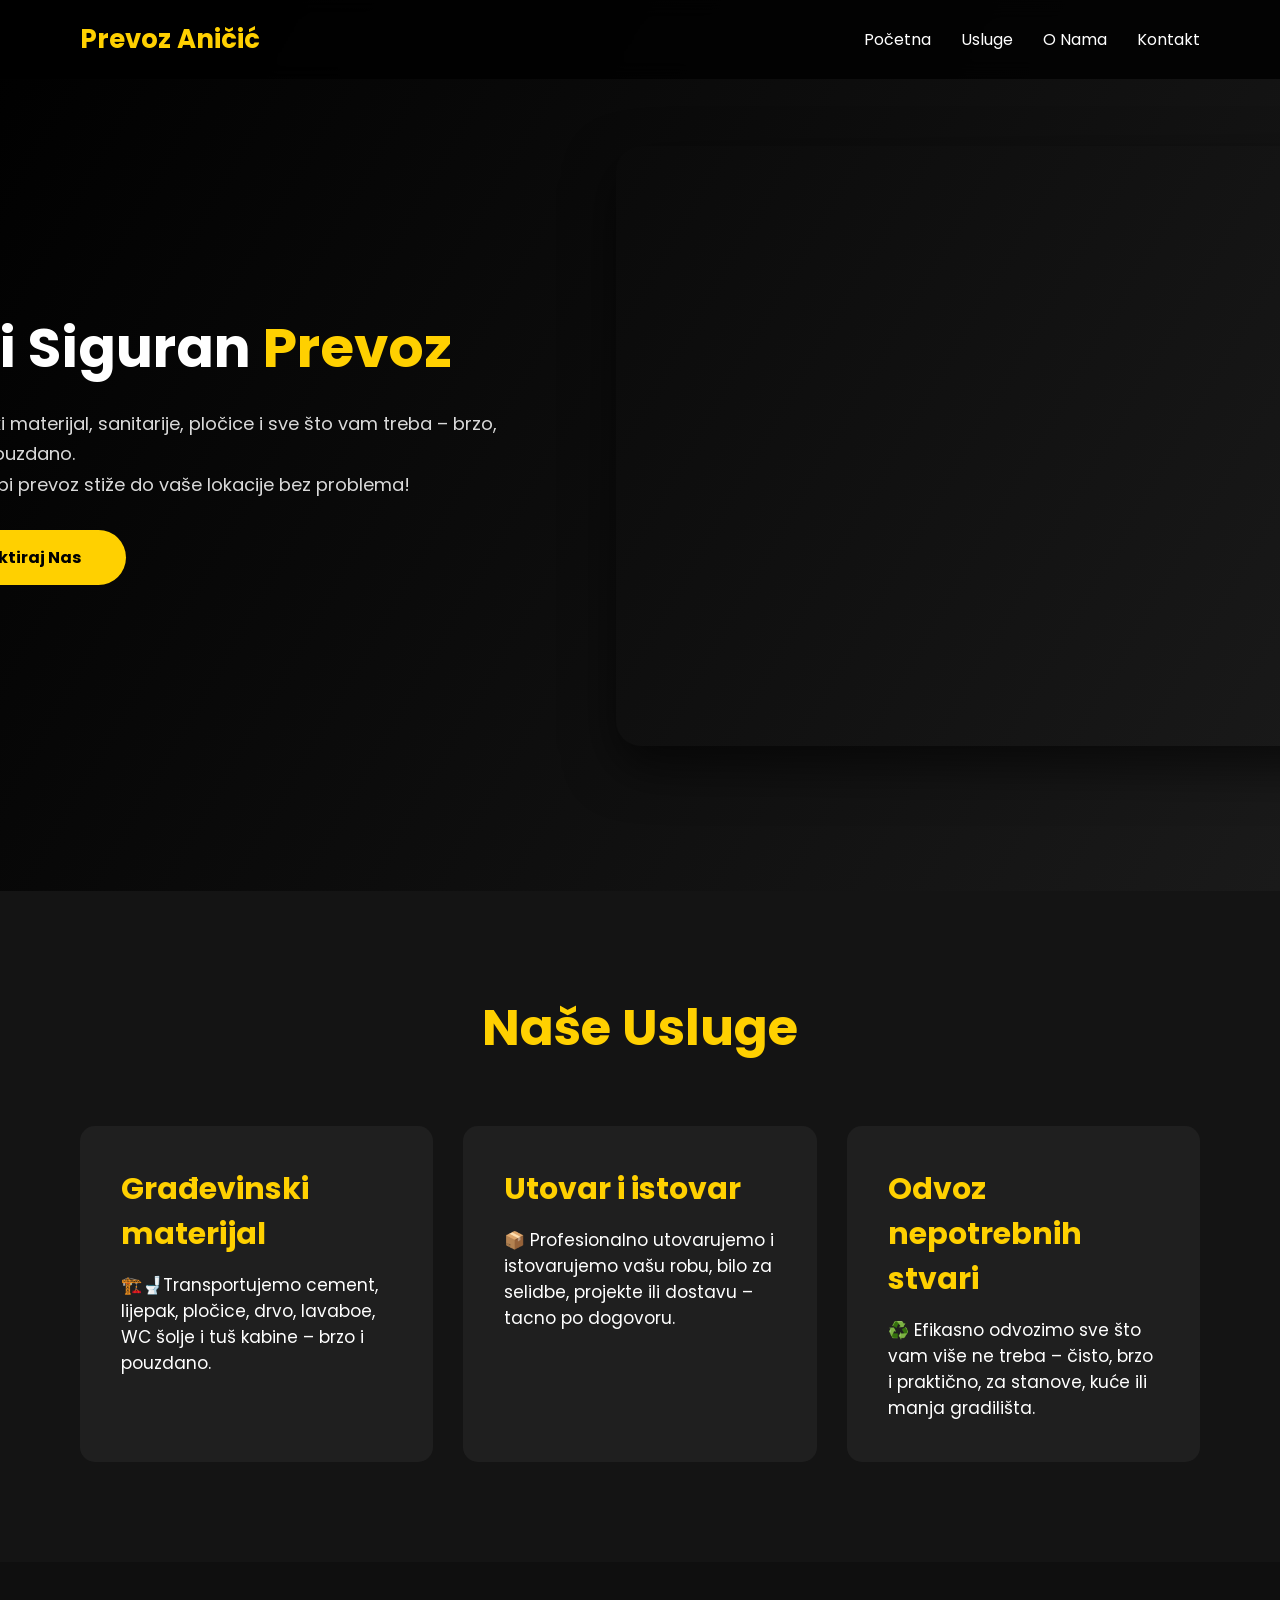
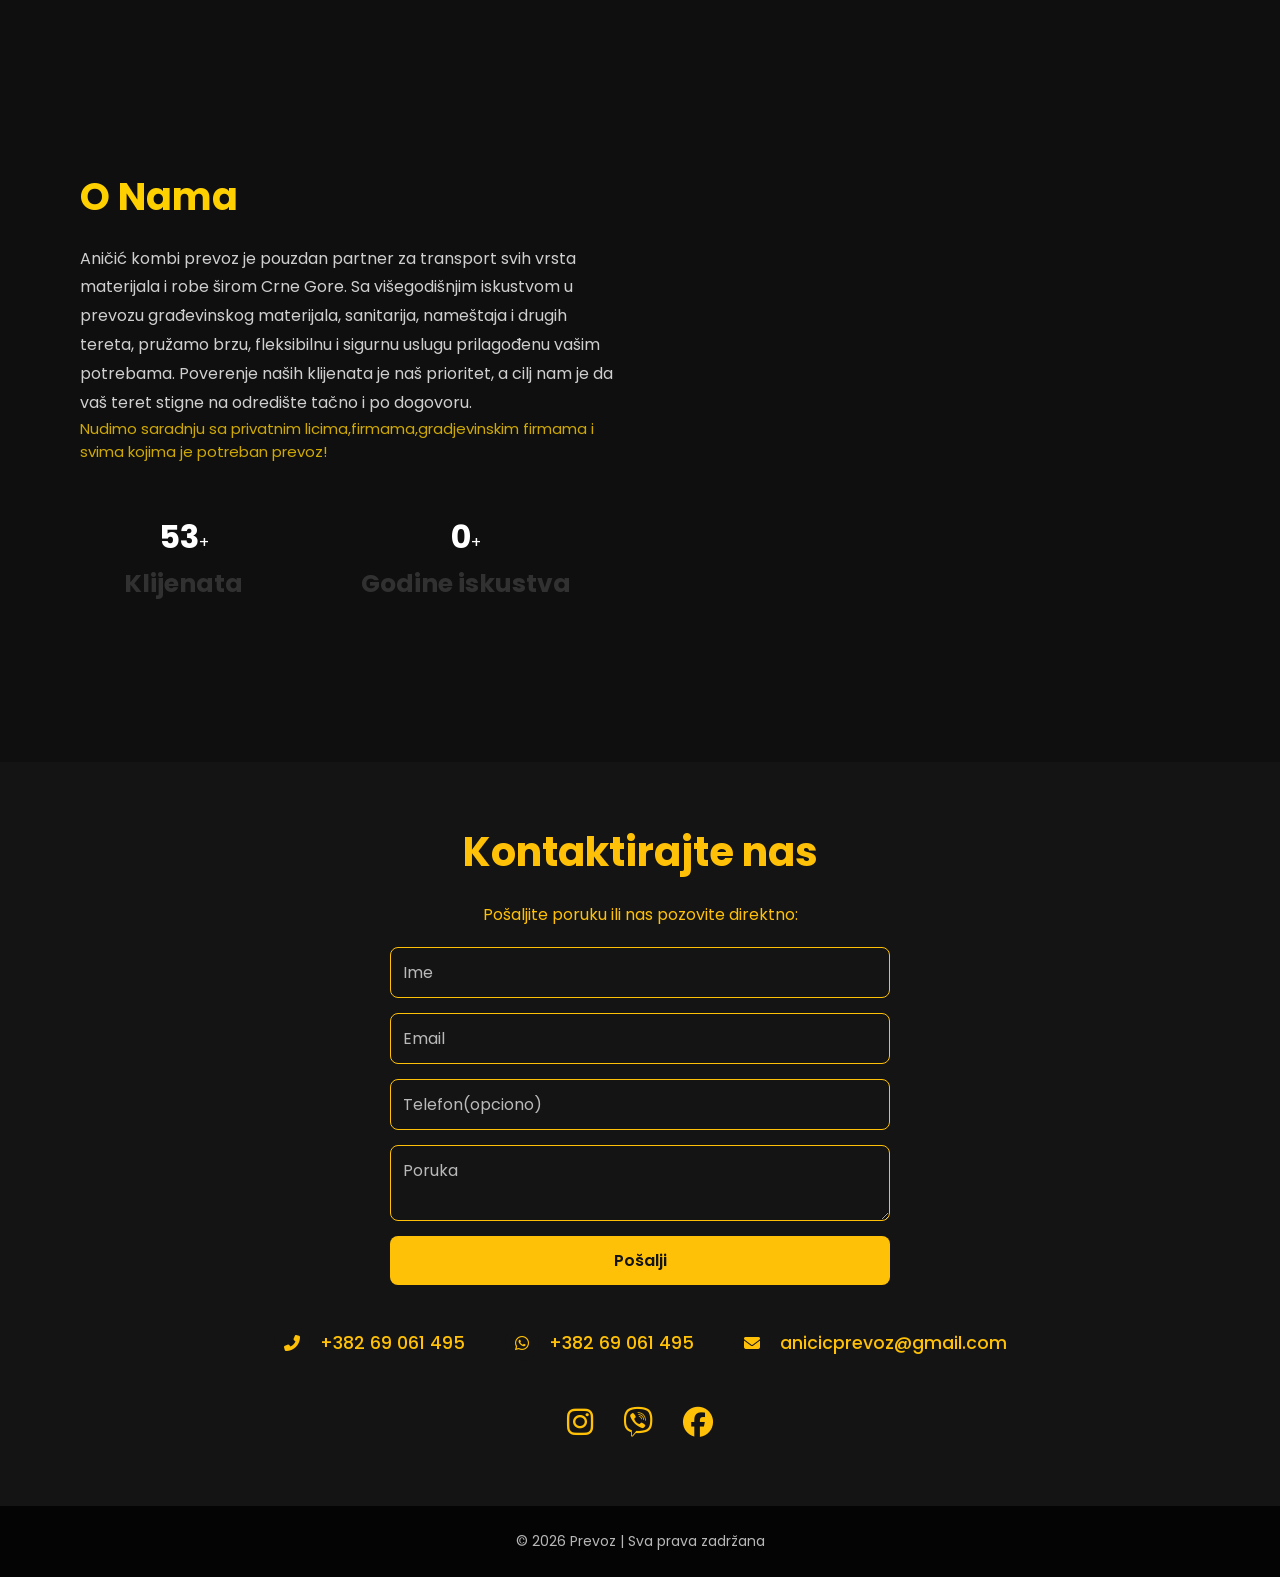
==== index.html @ 76370a4d "Fix HTML formatting and structure" ====
<!DOCTYPE html>
<html lang="sr">
<head>
  <meta charset="UTF-8">
  <meta name="viewport" content="width=device-width, initial-scale=1.0">
  <title>Prevoz | Profesionalna Usluga</title>

<link rel="stylesheet" href="boljisajtkombi.css">

  <link rel="stylesheet" href="https://cdnjs.cloudflare.com/ajax/libs/font-awesome/6.4.0/css/all.min.css"/>
  <link href="https://fonts.googleapis.com/css2?family=Poppins:wght@300;400;600;700&display=swap" rel="stylesheet">

  <meta name="google-site-verification" content="PkwJ_e1yOHtAFBykHkL2kxtMbCddt_Rvdjvp68oWKgU" />
</head>
<script src="boljisajtkombi.js"></script>
<body>

  <!-- NAV -->

  <nav>

  <h1>Prevoz Aničić</h1>

  <!-- HAMBURGER -->
  <div class="hamburger">
    <span></span>
    <span></span>
    <span></span>
  </div>

  <ul class="nav-links">
    <li onclick="scrollToSection('hero')">Početna</li>
    <li onclick="scrollToSection('services')">Usluge</li>
    <li onclick="scrollToSection('about')">O Nama</li>
    <li onclick="scrollToSection('contact')">Kontakt</li>
  </ul>

</nav>


  <!-- HERO -->

  <section class="hero" id="hero">
  <div class="hero-container">

    <div class="hero-content">
      <h2>Brz i Siguran <span>Prevoz</span></h2>

      <p>
        Građevinski materijal, sanitarije, pločice i sve što vam treba – brzo, sigurno i pouzdano.
        <br>
        Aničić kombi prevoz stiže do vaše lokacije bez problema!
      </p>

      <button class="btn" onclick="scrollToSection('contact')">
        Kontaktiraj Nas
      </button>
    </div>

    <div class="kombislika"></div>

  </div>
</section>


  <!-- SERVICES -->

  <section class="services" id="services">

    <div class="title">
      <h3>Naše Usluge</h3>
    </div>

    <div class="cards">

      <div class="card">
        <h4>Građevinski materijal</h4>
        <p>🏗️🚽Transportujemo cement, lijepak, pločice, drvo, lavaboe, WC šolje i tuš kabine – brzo i pouzdano.</p>
      </div>

      <div class="card">
        <h4>Utovar i istovar</h4>
        <p>📦 Profesionalno utovarujemo i istovarujemo vašu robu, bilo za selidbe, projekte ili dostavu – tacno po dogovoru.</p>
      </div>

      <div class="card">
        <h4>Odvoz nepotrebnih stvari</h4>
        <p>♻️ Efikasno odvozimo sve što vam više ne treba – čisto, brzo i praktično, za stanove, kuće ili manja gradilišta.</p>
      </div>

    </div>

  </section>

  <!-- ABOUT -->

  <section class="about" id="about">

    <div class="about-text">
      <h3 class="h3">O Nama</h3>

      <p>
        Aničić kombi prevoz je pouzdan partner za transport svih vrsta materijala i robe širom Crne Gore.
        Sa višegodišnjim iskustvom u prevozu građevinskog materijala, sanitarija, nameštaja i drugih tereta, pružamo brzu, fleksibilnu i sigurnu uslugu prilagođenu vašim potrebama.
        Poverenje naših klijenata je naš prioritet, a cilj nam je da vaš teret stigne na odredište tačno i po dogovoru.
        <br>
      <div class="saradnja">
        Nudimo saradnju sa privatnim licima,firmama,gradjevinskim firmama i svima kojima je potreban prevoz!
      </div>

      </p>
    

  <div class="stats">
     <div class="stat">
        <span class="count" data-target="300">0</span>+
        <br>
        <p class="count-text1">Klijenata</p>
      </div>

      <div class="stat">
        <span class="count" data-target="4">0</span>+
        <br>
        <p class="count-text">Godine iskustva</p>
      </div>
  </div>

    </div>

    <div class="about-img"></div>

  </section>

  <!-- CONTACT -->


<section id="contact" style="--yellow: #FFC107;">
  <div class="container">
    <h2 class="h2">Kontaktirajte nas</h2>
    <p>Pošaljite poruku ili nas pozovite direktno:</p>

    <form id="contactForm">

  <input type="text" name="name" placeholder="Ime" required>
  <input type="email" name="email" placeholder="Email" required>
  <input type="tel" name="phone" placeholder="Telefon(opciono)">

  <textarea name="message" placeholder="Poruka" required></textarea>

  <button type="submit" class="btn-contact">Pošalji</button>

</form>

<p id="formMessage"></p>

<script src="contact.js"></script>

  
  <div class="contact-block" style="--yellow: #FFC107;">
  
  <div class="contact-item">
    <i class="fas fa-phone-alt"></i>
    <span>+382 69 061 495</span>
  </div>

  <div class="contact-item">
    <i class="fab fa-whatsapp"></i>
    <span>+382 69 061 495</span>
  </div>

  <div class="contact-item">
    <i class="fas fa-envelope"></i>
    <span>anicicprevoz@gmail.com</span>
  </div>
</div>

<div class="social-icons">

    <!-- Instagram -->
    <a href="https://instagram.com/veskoanicic" target="_blank" class="instagram">
      <i class="fa-brands fa-instagram"></i>
    </a>

    <!-- Viber -->
    <a href="viber://chat?number=+38269061495" class="viber">
      <i class="fa-brands fa-viber"></i>
    </a>

    <!-- facebook -->
    <a href="https://facebook.com/veskoanicic" target="_blank" class="facebook">
  <i class="fa-brands fa-facebook"></i>
    </a>


  </div>




  </div>
</section>


  <!-- FOOTER -->

  <footer>
    © 2026 Prevoz | Sva prava zadržana
  </footer>


</body>
</html>
---- boljisajtkombi.css ----
/* GLOBAL */
* {
  margin: 0;
  padding: 0;
  box-sizing: border-box;
  font-family: "Poppins", sans-serif;
}

body {
  background: #0f0f0f;
  color: white;
  overflow-x: hidden;
  margin-top: 10px;
}

:root {
  --yellow: #ffd000;
  --dark: #0f0f0f;
}


/* NAVBAR */
nav {
  width: 100%;
  padding: 20px 80px;
  display: flex;
  justify-content: space-between;
  align-items: center;
  position: fixed;
  top: 0;
  background: rgba(0,0,0,0.8);
  backdrop-filter: blur(10px);
  z-index: 1000;
}

nav h1 {
  color: var(--yellow);
  font-size: 26px;
  font-weight: 700;
}

nav ul {
  display: flex;
  gap: 30px;
  list-style: none;
}

nav ul li {
  cursor: pointer;
  transition: 0.3s;
}

nav ul li:hover {
  color: var(--yellow);
}

/* RESET */
body {
  margin: 0;
  padding: 0;
}

/* HERO */
.hero {
  min-height: 99vh;
  width: 100%;
  background: linear-gradient(120deg, #000000, #1a1a1a);

  display: flex;
  justify-content: center;
  align-items: center;
}

/* CONTAINER */
.hero-container {
  width: 100%;
  max-width: 1300px;
  padding: 0 20px;

  display: flex;
  align-items: center;
  justify-content: space-between;
}

/* LEFT */
.hero-content {
  width: 50%;
  max-width: 600px;
  font-size: 30px;
  margin-left: -120px;
}

/* TEXT */
.hero h2 {
  font-size: 55px;
  margin-bottom: 20px;
}

.hero span {
  color: var(--yellow);
}

.hero p {
  opacity: 0.85;
  line-height: 1.7;
  margin-bottom: 30px;
  font-size: 18px;
}

/* BUTTON */
.btn {
  padding: 15px 45px;
  background: var(--yellow);
  border: none;
  border-radius: 50px;
  font-weight: bold;
  font-size: 16px;
  cursor: pointer;
  transition: 0.3s;
}

.btn:hover {
  background: white;
  color: black;
}

/* RIGHT IMAGE */
.kombislika {
  width: 60%;
  height: 600px;

  background-image: url("https://i.postimg.cc/cJ3x8gTc/kombi-slika-uredjena.jpg");
  background-size: cover;
  background-position: center;
  background-repeat: no-repeat;

  border-radius: 25px;
  box-shadow: 0 20px 50px rgba(0,0,0,0.6);
  margin-right: -100px;
}


/* SERVICES */
.services {
  padding: 100px 80px;
  background: #141414;
  min-height: 65vh;
}

.title {
  text-align: center;
  margin-bottom: 60px;
}

.title h3 {
  font-size: 50px;
  font-weight: bold;
  color: var(--yellow);
}

.cards {
  display: grid;
  grid-template-columns: repeat(auto-fit, minmax(250px, 1fr));
  gap: 30px;
}

.card {
  background: #1f1f1f;
  padding: 40px;
  border-radius: 15px;
  transition: 0.3s;
  border: 1px solid transparent;
  font-size: 17px;
}

.card:hover {
  transform: translateY(-10px);
  border: 1px solid var(--yellow);
}

.card h4 {
  font-size: 30px;
  font-weight: bold;
  margin-bottom: 15px;
  color: var(--yellow);
}

/* ABOUT */
.about {
  padding: 100px 80px;
  display: flex;
  gap: 50px;
  align-items: center;
  background: #0f0f0f;
  min-height: 80vh;
}

.about-text {
  flex: 1;
  margin-top: 50px;
}

.about-text h3 {
  font-size: 38px;
  margin-bottom: 20px;
  color: var(--yellow);
}

.about-text p {
  line-height: 1.8;
  opacity: 0.8;
}

.about-img {
  flex: 1;
  max-width: 100%;
  height: 600px;
  border-radius: 20px;
  background-image: url('https://i.postimg.cc/cJ3x8gTc/kombi-slika-uredjena.jpg');
  background-repeat: no-repeat;
  background-size: cover;
  background-position: center;
}

.stats {
  display: flex;                  
  justify-content: space-around;  
  align-items: center;            
  gap: 30px;                      
  margin-top: 50px;
  color: white;
}

.stat {
  text-align: center;             
}

.count {
  font-size: 2rem;                
  font-weight: bold;
}

.plus {
  font-size: 2rem;                /* isto kao broj */
  font-weight: bolder;
  vertical-align: middle;    
  line-height: 1;
}

.stat p {
  margin: 0;                      
  font-size: 25px;
  font-weight: bold;
  color: #3a3a3a;
}

.saradnja {
  font-size: 15px;
  color: var(--yellow);
  opacity: 0.8;
}

/* CONTACT */
#contact {
  padding: 60px 20px;
  text-align: center;
  background-color: #141414;
  color: var(--yellow);
}

#contact h2 {
  font-size: 2.5rem;
  margin-bottom: 20px;
}

#contact p {
  margin-bottom: 20px;
}

#contactForm {
  max-width: 500px;
  margin: 0 auto;
  display: flex;
  flex-direction: column;
  gap: 15px;
}

#contactForm input,
#contactForm textarea {
  padding: 12px;
  font-size: 1rem;
  border: 1px solid var(--yellow);
  border-radius: 8px;
  background-color: #141414;
  color: white;
  width: 100%;
  box-sizing: border-box;
}

#contactForm input::placeholder,
#contactForm textarea::placeholder {
  color: white;
  opacity: 0.7;
}

#contactForm button {
  padding: 12px;
  font-size: 1rem;
  background-color: var(--yellow);
  color: #141414;
  border: none;
  border-radius: 8px;
  cursor: pointer;
  transition: background 0.3s, color 0.3s;
  font-weight: 550;
}

#contactForm button:hover {
  background-color: #e6b800;
  color: #141414;
}

#formMessage {
  margin-top: 15px;
  font-weight: bold;
  color: white;
}

.contact-block {
  display: flex;
  justify-content: center;
  gap: 40px;
  flex-wrap: wrap;
  margin: 40px 0;
}

.contact-item {
  display: flex;
  align-items: center;
  gap: 10px;
  font-size: 1.1rem;
  color: var(--yellow);
  font-weight: 500;
  transition: transform 0.4s;
}

.contact-item:hover {
  transform: translateY(-5px);
}

.contact-item i {
  background-color: #141414;
  color: var(--yellow);
  padding: 10px;
  border-radius: 50%;
  font-size: 1rem;
}

/* SOCIAL ICONS */
.social-icons {
  display: flex;
  gap: 30px;
  font-size: 30px;
  justify-content: center;
}

.social-icons a {
  color: var(--yellow);
  text-decoration: none;
  transition: 0.5s;
}

.social-icons a:hover {
  transform: scale(1.3);
}

.instagram:hover {
  color: #E1306C;
}

.viber:hover {
  color: #7360F2;
}

.facebook:hover {
  color: #1877F2;
}

/* FOOTER */
footer {
  background: black;
  text-align: center;
  padding: 25px;
  font-size: 14px;
  opacity: 0.7;
}

/* ANIMATIONS */
@keyframes fadeUp {
  from {
    opacity: 0;
    transform: translateY(40px);
  }
  to {
    opacity: 1;
    transform: translateY(0);
  }
}


/* RESPONSIVE FOR MOBILE */
@media (max-width: 900px) {

  /* ----------------- HERO ----------------- */
  .hero {
    flex-direction: column;
    padding: 20px 20px; /* fiksirao sam nedostajući px */
  }

  .hero-container {
    flex-direction: column;
    text-align: center;
  }

  .hero-content {
    min-width: 100%;
    text-align: center;
    justify-content: center;
    display: grid;
    margin-left: 10px;
    margin-top: 25px;
    font-size: 12px;
  }

  .hero h2 {
    font-size: 35px;
    display: grid;
    margin-top: 20px;
    width: 90%;
  }

  .btn {
    width: 75%;
    font-size: 15px;
    display: grid;
    margin-left: 35px;
  }

  .kombislika {
    width: 100%;
    height: 300px; /* visina smanjena za mobile */
    margin: 40px 0 0 0;
  }

  /* ----------------- SERVICES ----------------- */
  .services {
    padding: 80px 40px;
    min-width: 95%;
    display: grid;
    gap: 25px;
    height: fit-content;
  }

  .title h3 {
    display: grid;
    font-size: 35px;
    margin-top: auto;
    margin-bottom: auto;
  }

  .card h4 {
    font-size: 25px;
    font-weight: bold;
  }

  .card p {
    font-size: 15px;
  }

  .cards {
    grid-template-columns: 1fr; 
    display: grid;
    gap: 10px;
  }

  /* ----------------- ABOUT ----------------- */
  .about {
    flex-direction: column;
    padding: 10px 25px;
    height: 70vh;
  }

  .h3 {
    display: grid;
    margin-top: 15px;  
  }

  .stats {
    justify-content: space-evenly;
    gap: 10px;
  }

  .count-text1, .count-text {
    font-size: 15px;   
    color: #3a3a3a;
    font-weight: bold;
  }

  /* ----------------- CONTACT ----------------- */
  #contact {
    padding: 60px 30px;
  }

  .h2 {
    font-size: 40px;
  }

  .btn-contact {
    font-size: 25px;
    padding: 0 5px;
    font-weight: 550;
  }

  .contact-item {
    padding: 0 10px;
  }
}

/* HAMBURGER MENU */

.hamburger {
  display: none;
  flex-direction: column;
  gap: 6px;
  cursor: pointer;
  z-index: 1100;
}

.hamburger span {
  width: 28px;
  height: 3px;
  background: var(--yellow);
  border-radius: 5px;
  transition: 0.4s;
}

/* Mobile view */
@media (max-width: 900px) {

  .hamburger {
    display: flex;
  }

  nav {
    padding: 15px 50px;
  }

  .nav-links {
    position: fixed;
    top: 0;
    right: -100%;
    width: 70%;
    height: 100vh;
    min-height: 100dvh;
    background: rgba(0,0,0,0.95);
    backdrop-filter: blur(10px);

    flex-direction: column;
    justify-content: center;
    align-items: center;
    gap: 25px;

    transition: 0.5s;
  }

  .nav-links.active {
    right: 0;
  }

  .nav-links li {
    font-size: 20px;
  }

  /* Animate hamburger to X */
  .hamburger.active span:nth-child(1) {
    transform: rotate(45deg) translate(5px, 6px);
  }

  .hamburger.active span:nth-child(2) {
    opacity: 0;
  }

  .hamburger.active span:nth-child(3) {
    transform: rotate(-45deg) translate(6px, -6px);
  }
}
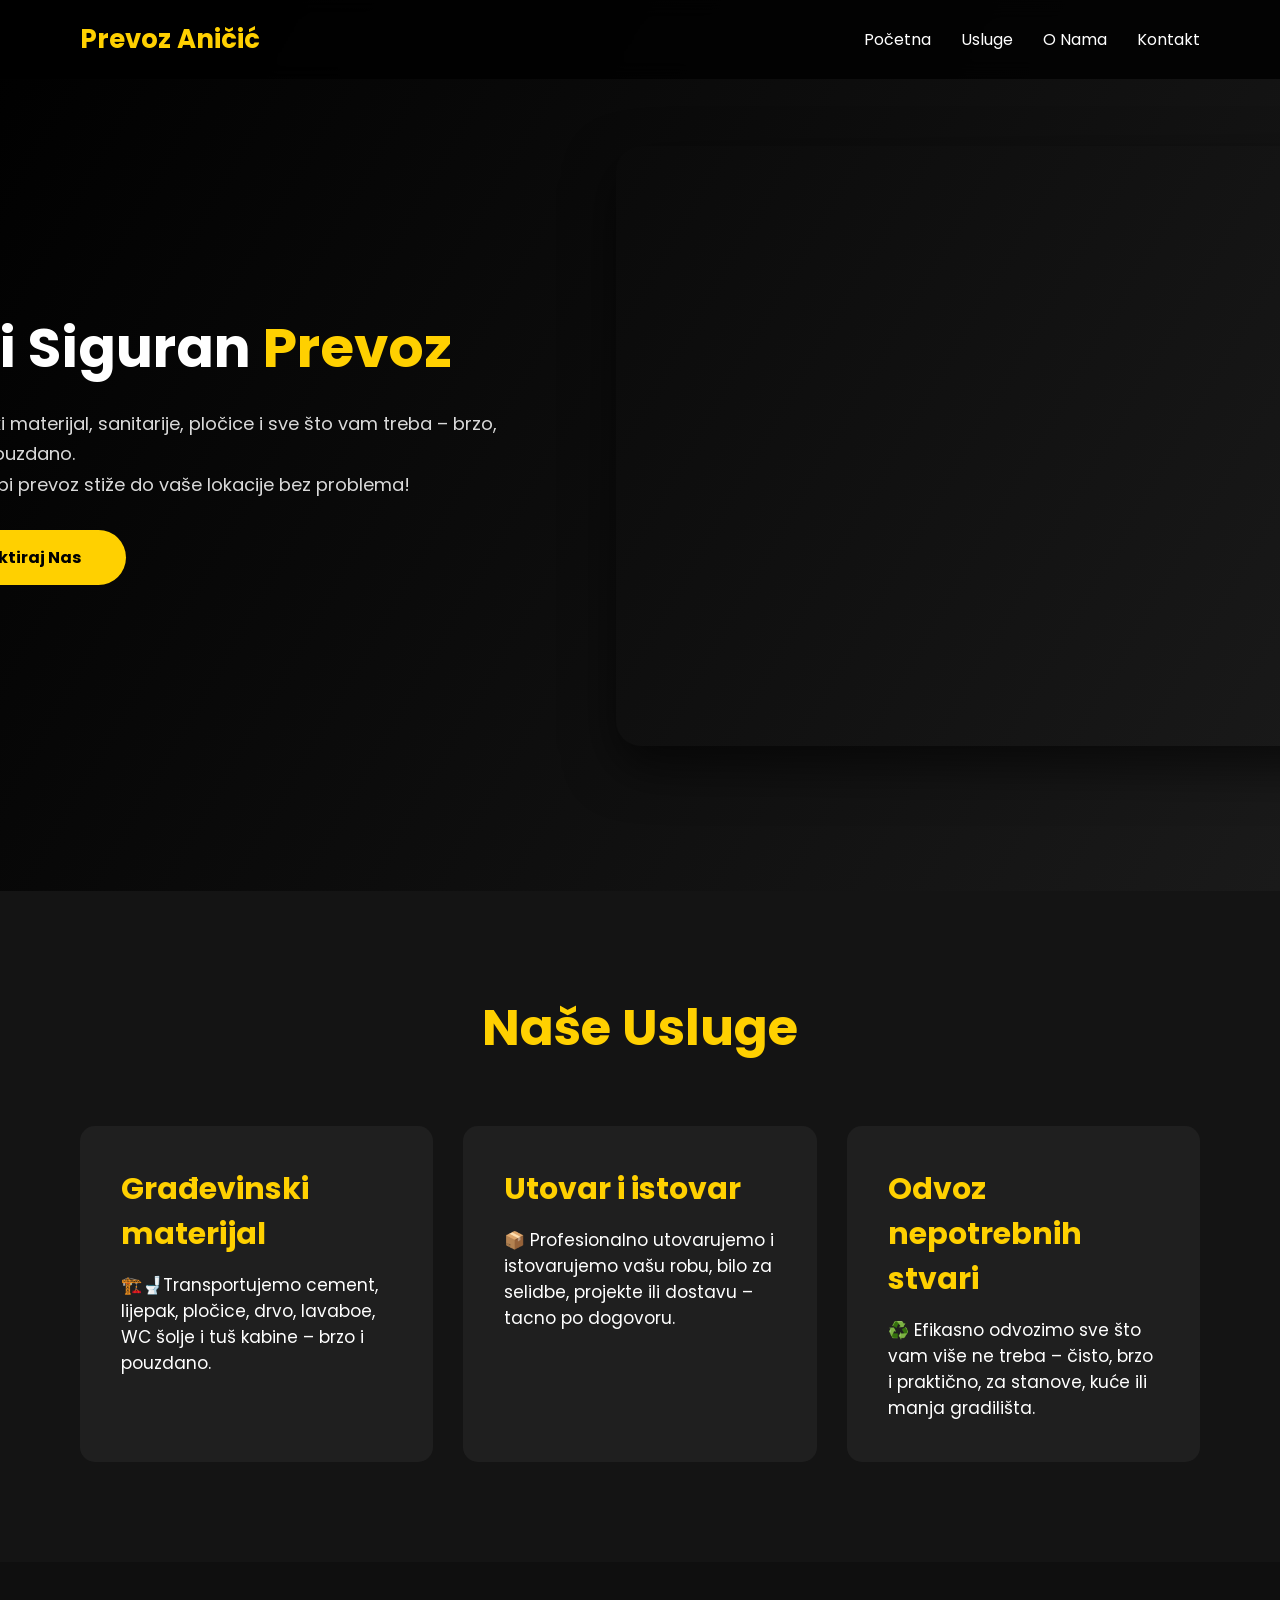
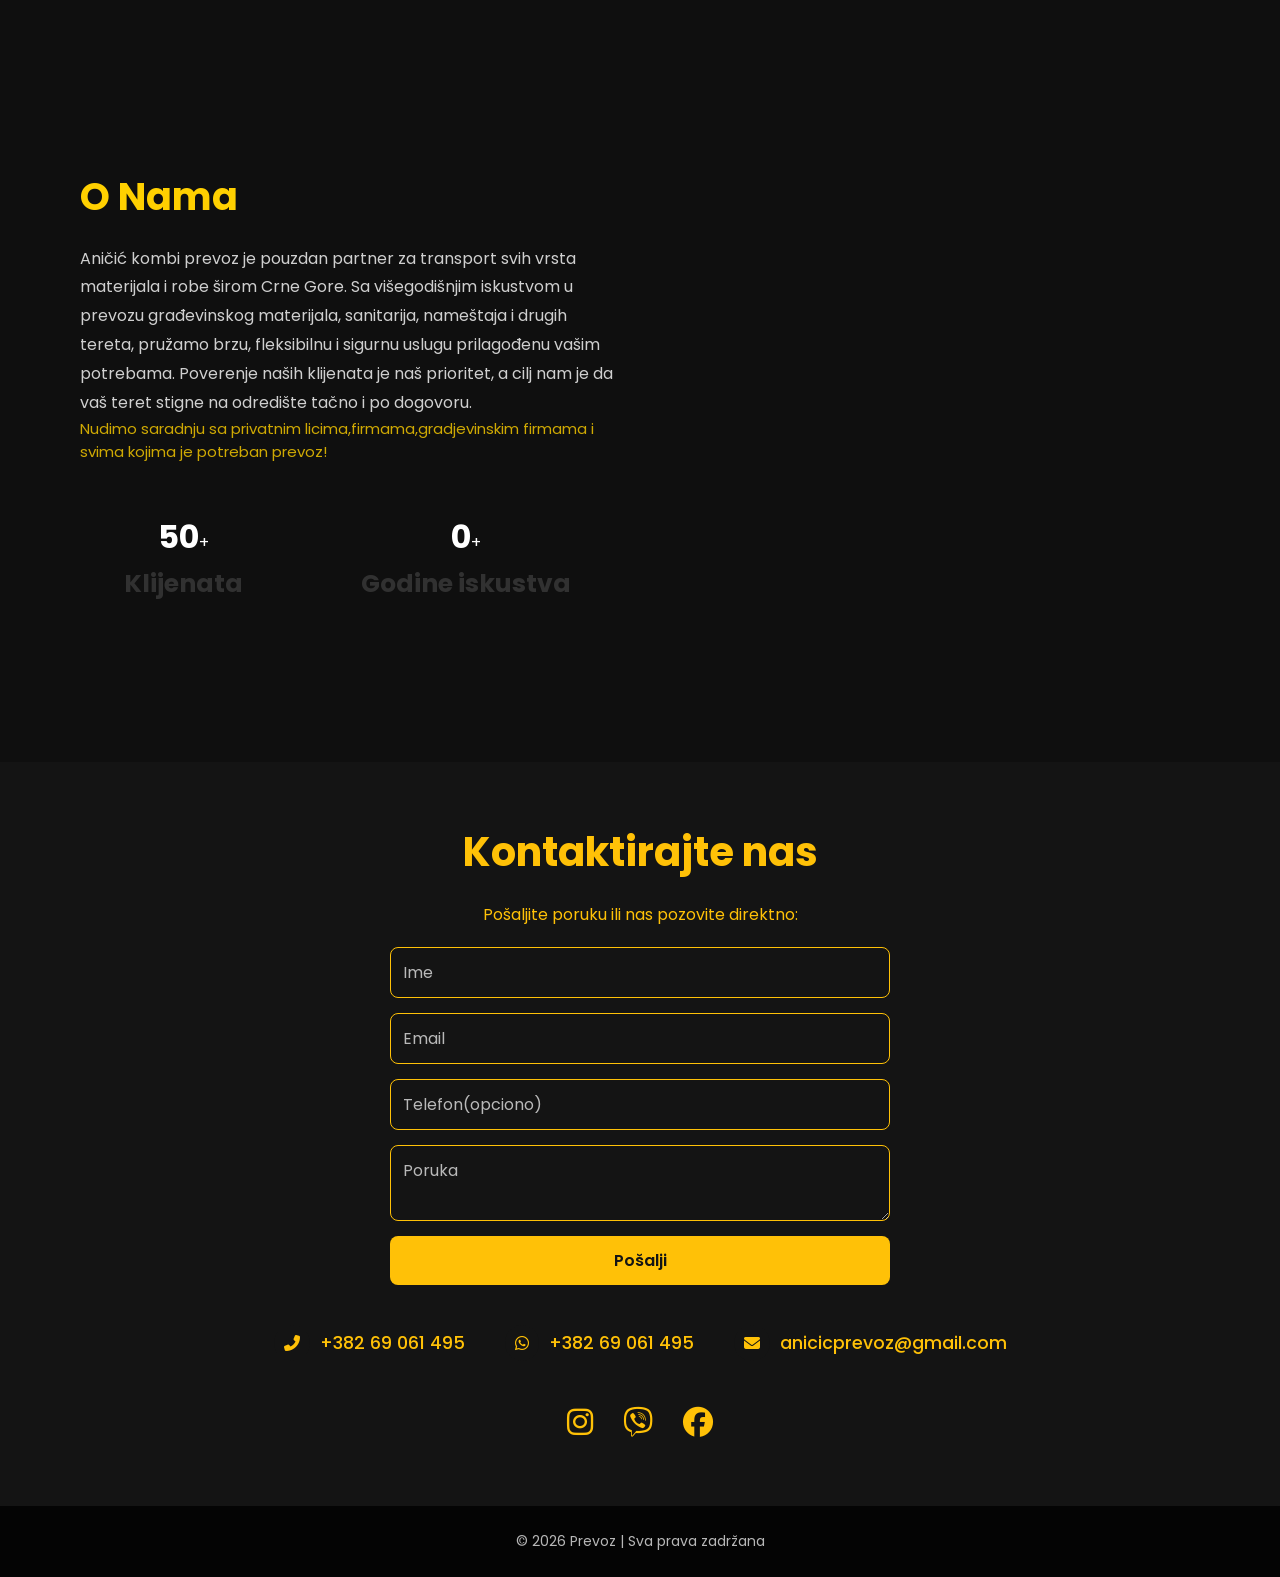
==== commit 4964bfbd: "Enhance index.html with meta description and structure Added a meta description for SEO and improved" ====
--- a/index.html
+++ b/index.html
@@ -11,6 +11,8 @@
   <link href="https://fonts.googleapis.com/css2?family=Poppins:wght@300;400;600;700&display=swap" rel="stylesheet">
 
   <meta name="google-site-verification" content="PkwJ_e1yOHtAFBykHkL2kxtMbCddt_Rvdjvp68oWKgU" />
+
+  <meta name="description" content="Prevoz Anicic – nudimo siguran,pouzdan i brz bilo koje vrste materijala u Crnoj Gori. Kontaktirajte nas za više informacija.">
 </head>
 <script src="boljisajtkombi.js"></script>
 <body>
@@ -212,3 +214,4 @@
 </html>
 
 
+
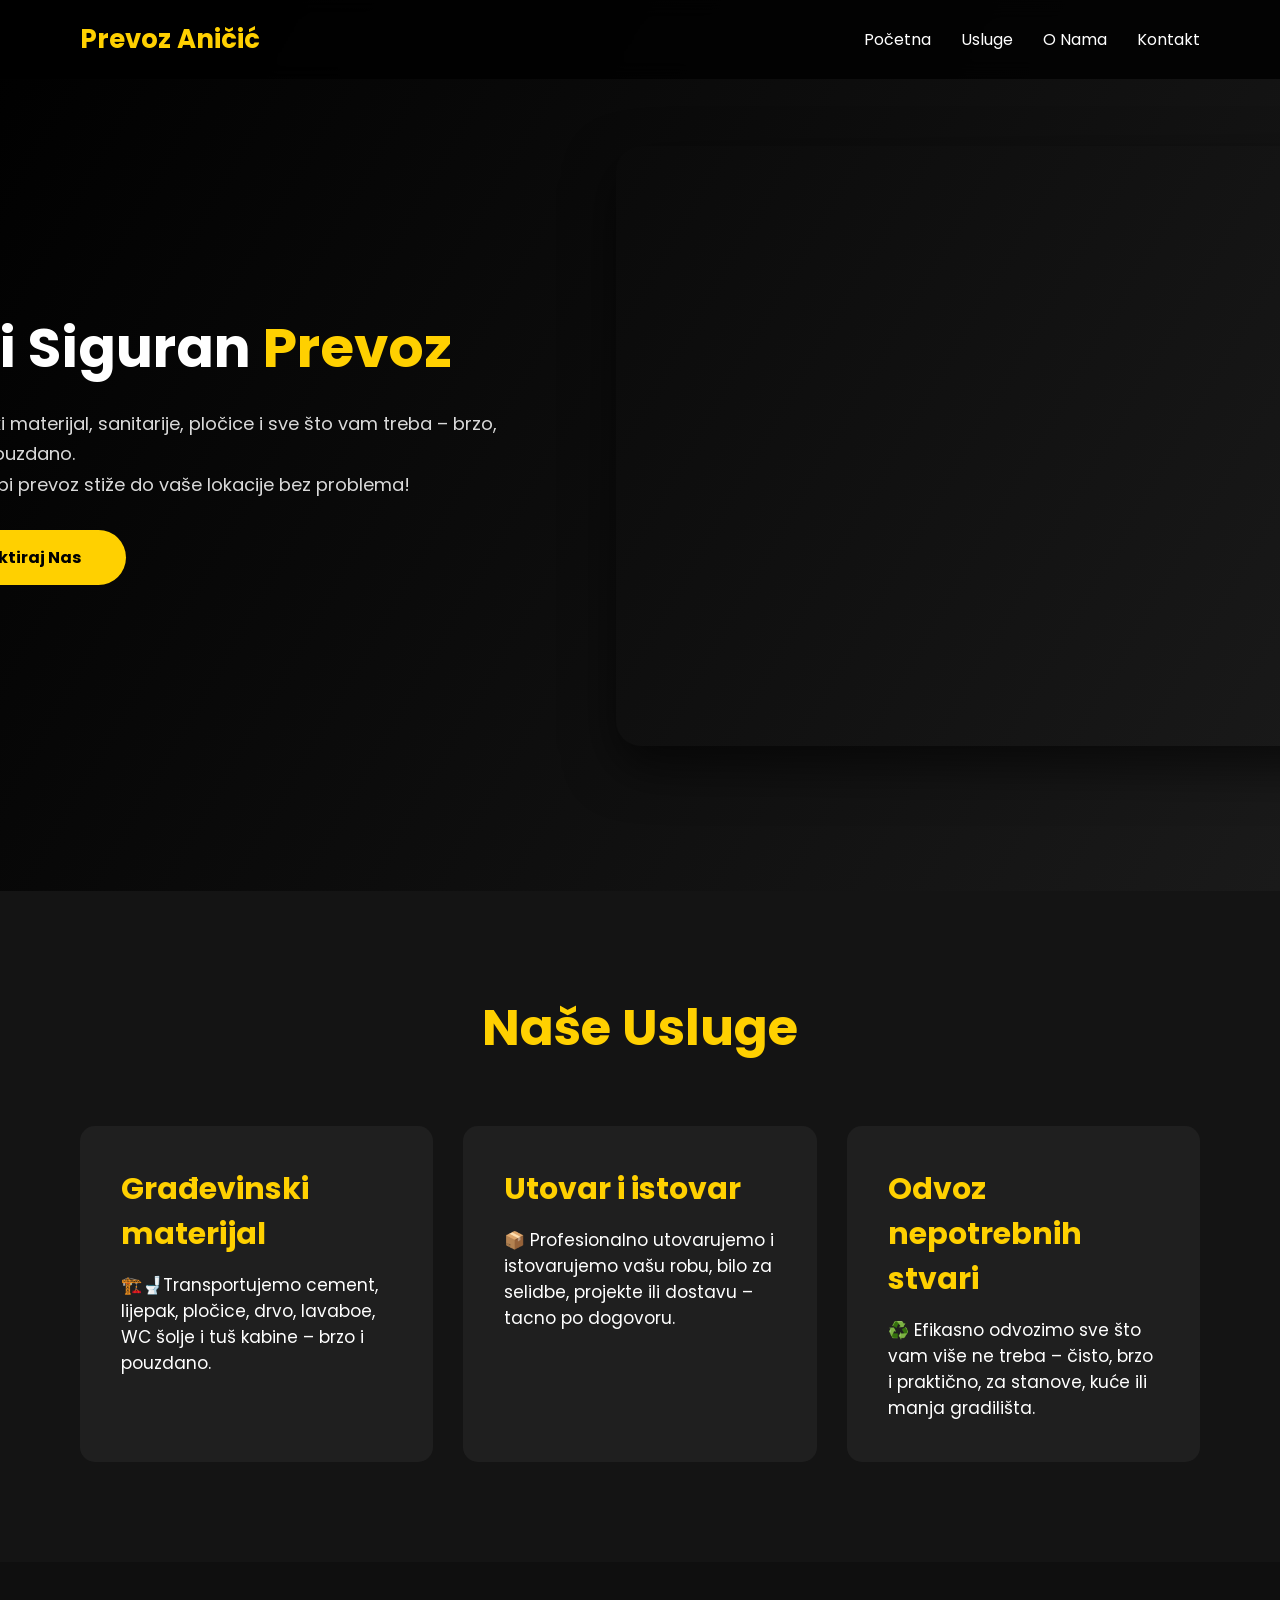
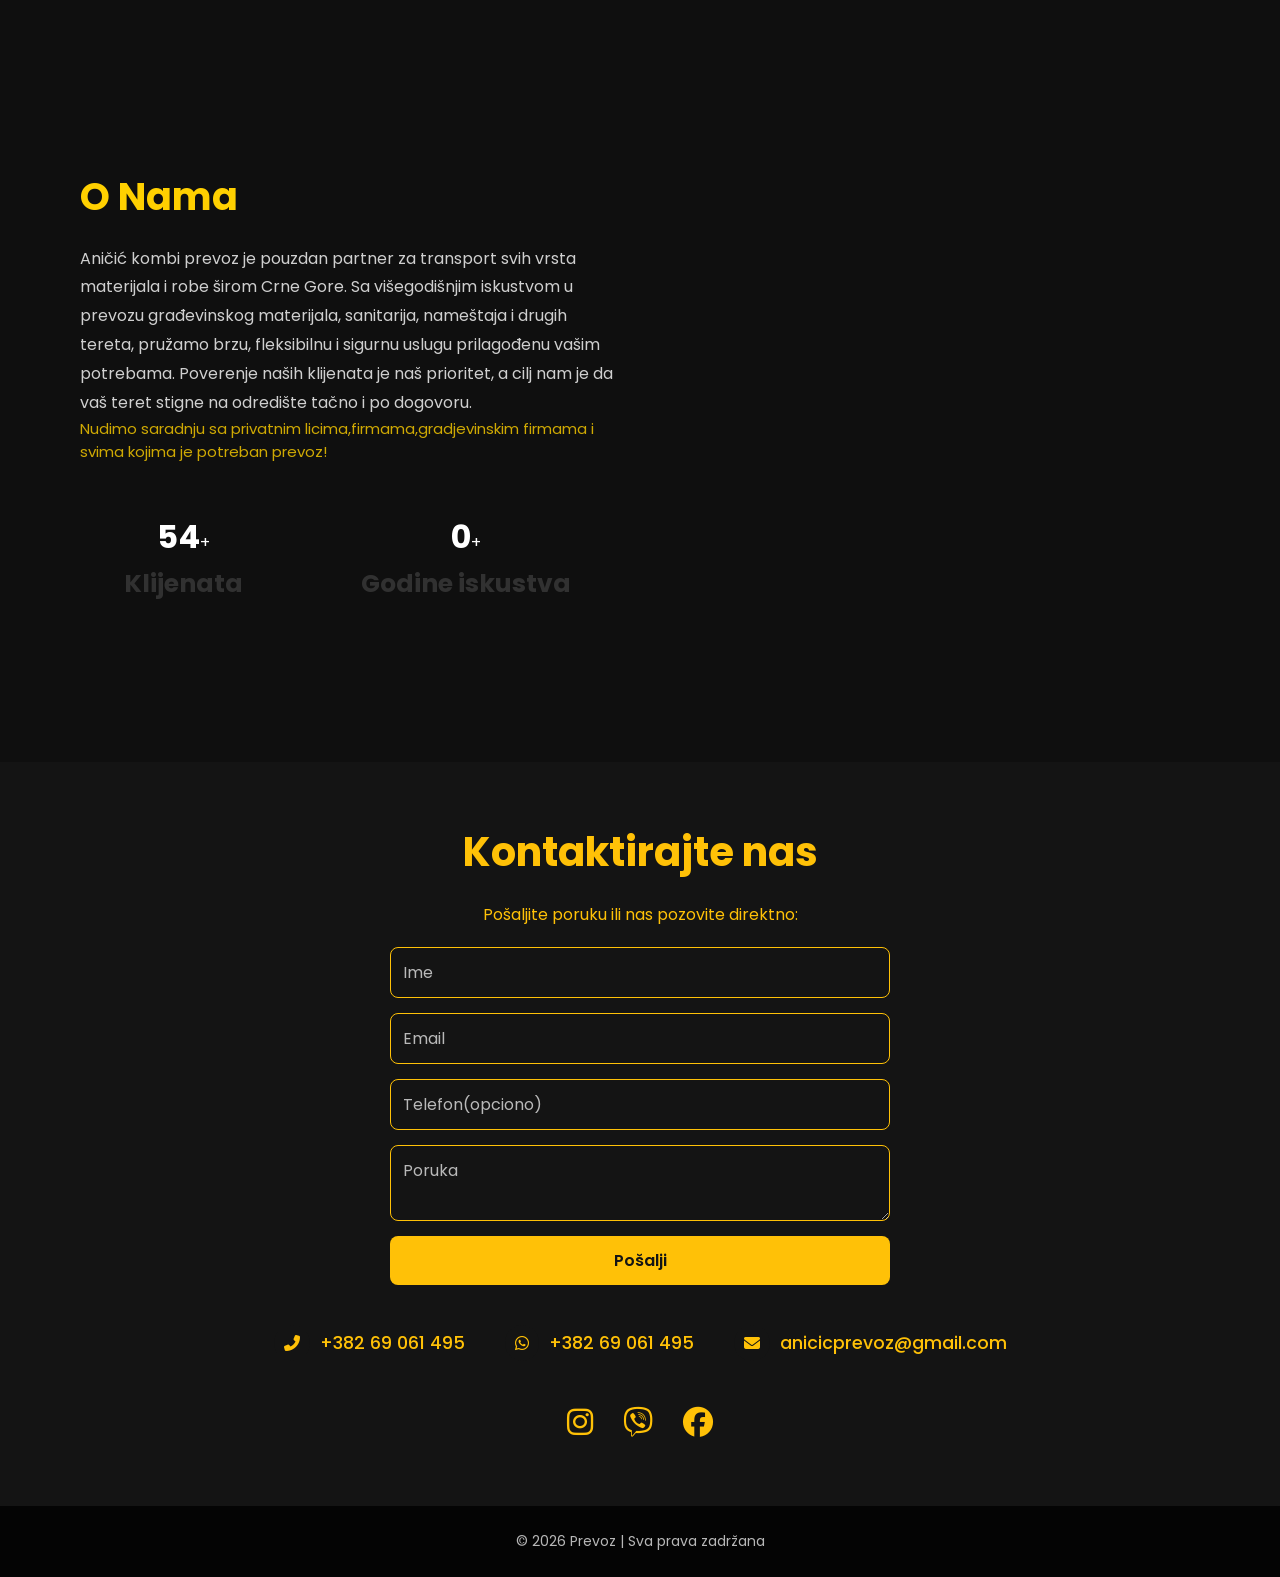
==== commit edace15d: "Update index.html" ====
--- a/index.html
+++ b/index.html
@@ -12,7 +12,19 @@
 
   <meta name="google-site-verification" content="PkwJ_e1yOHtAFBykHkL2kxtMbCddt_Rvdjvp68oWKgU" />
 
+<!-- Google tag (gtag.js) -->
+<script async src="https://www.googletagmanager.com/gtag/js?id=G-PKRD90DQMT"></script>
+<script>
+  window.dataLayer = window.dataLayer || [];
+  function gtag(){dataLayer.push(arguments);}
+  gtag('js', new Date());
+
+  gtag('config', 'G-PKRD90DQMT');
+</script>
+  
+
   <meta name="description" content="Prevoz Anicic – nudimo siguran,pouzdan i brz bilo koje vrste materijala u Crnoj Gori. Kontaktirajte nas za više informacija.">
+  
 </head>
 <script src="boljisajtkombi.js"></script>
 <body>
@@ -215,3 +227,4 @@
 
 
 
+
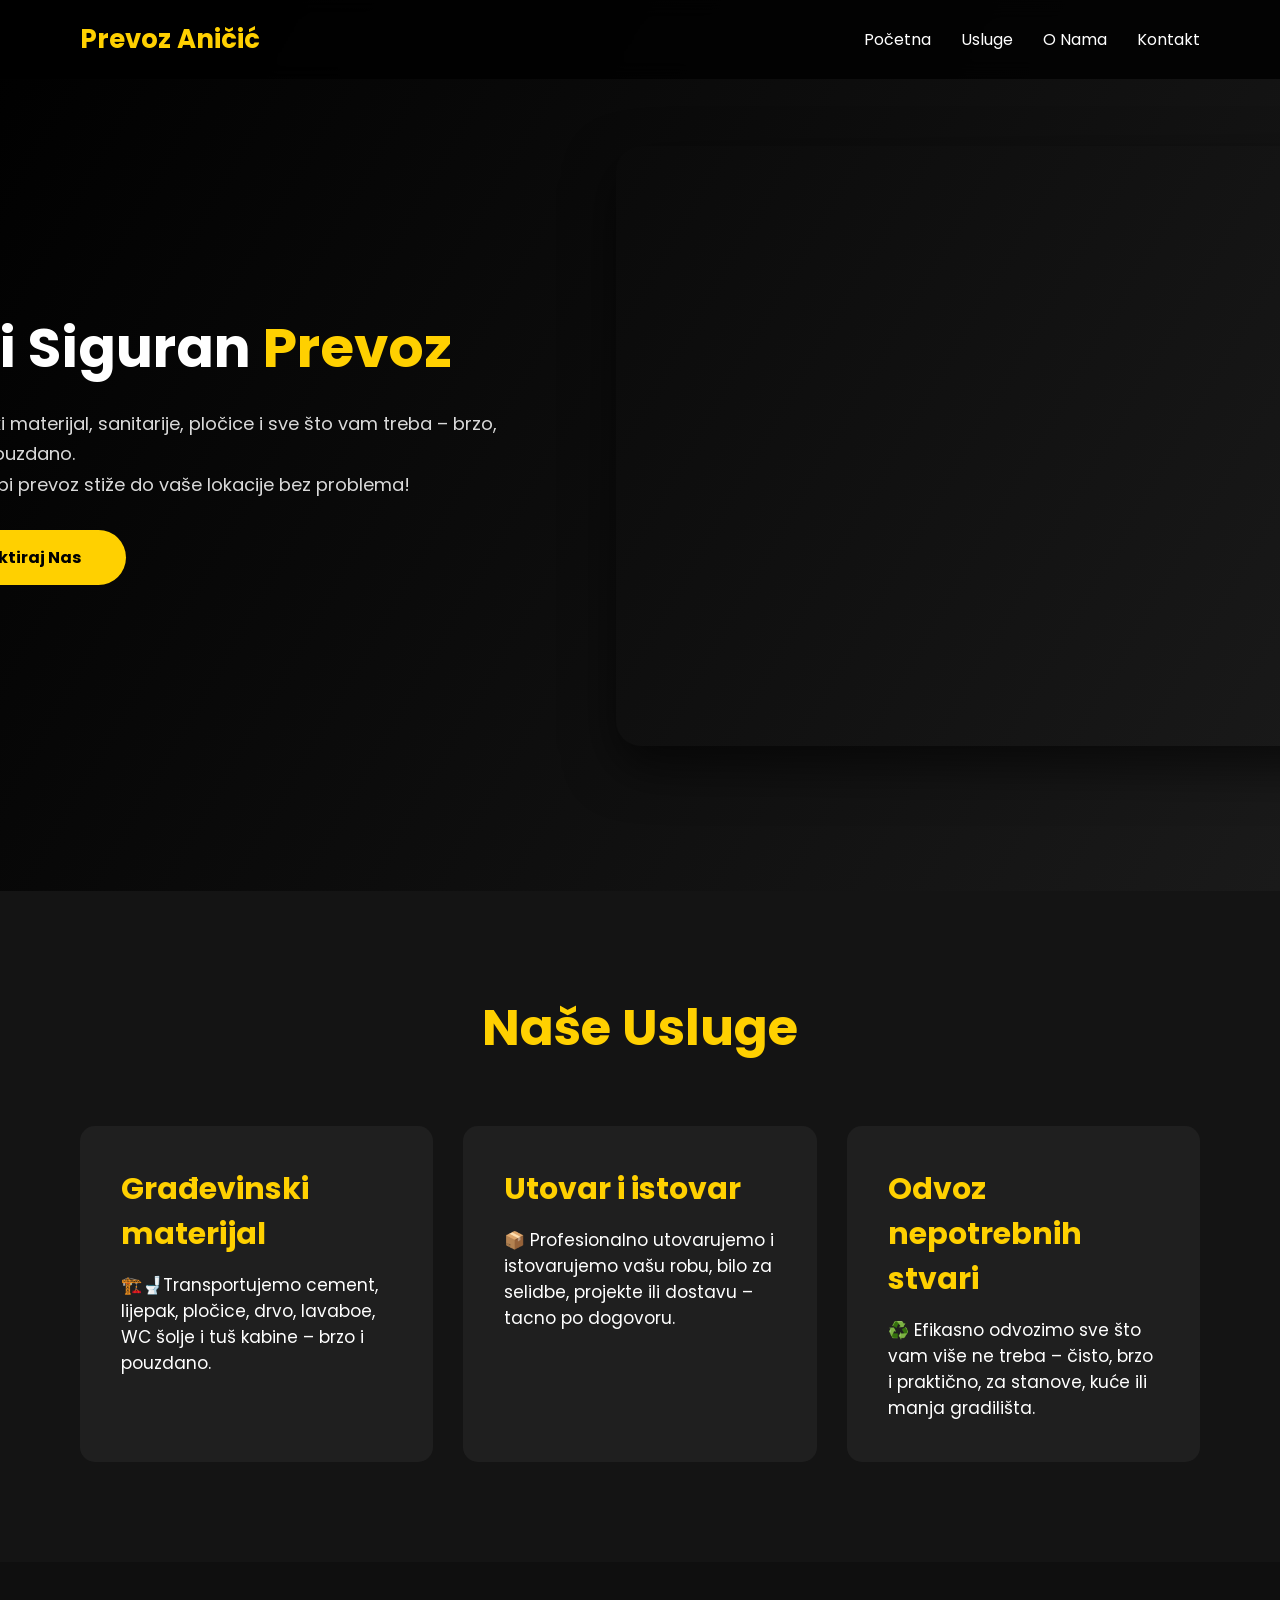
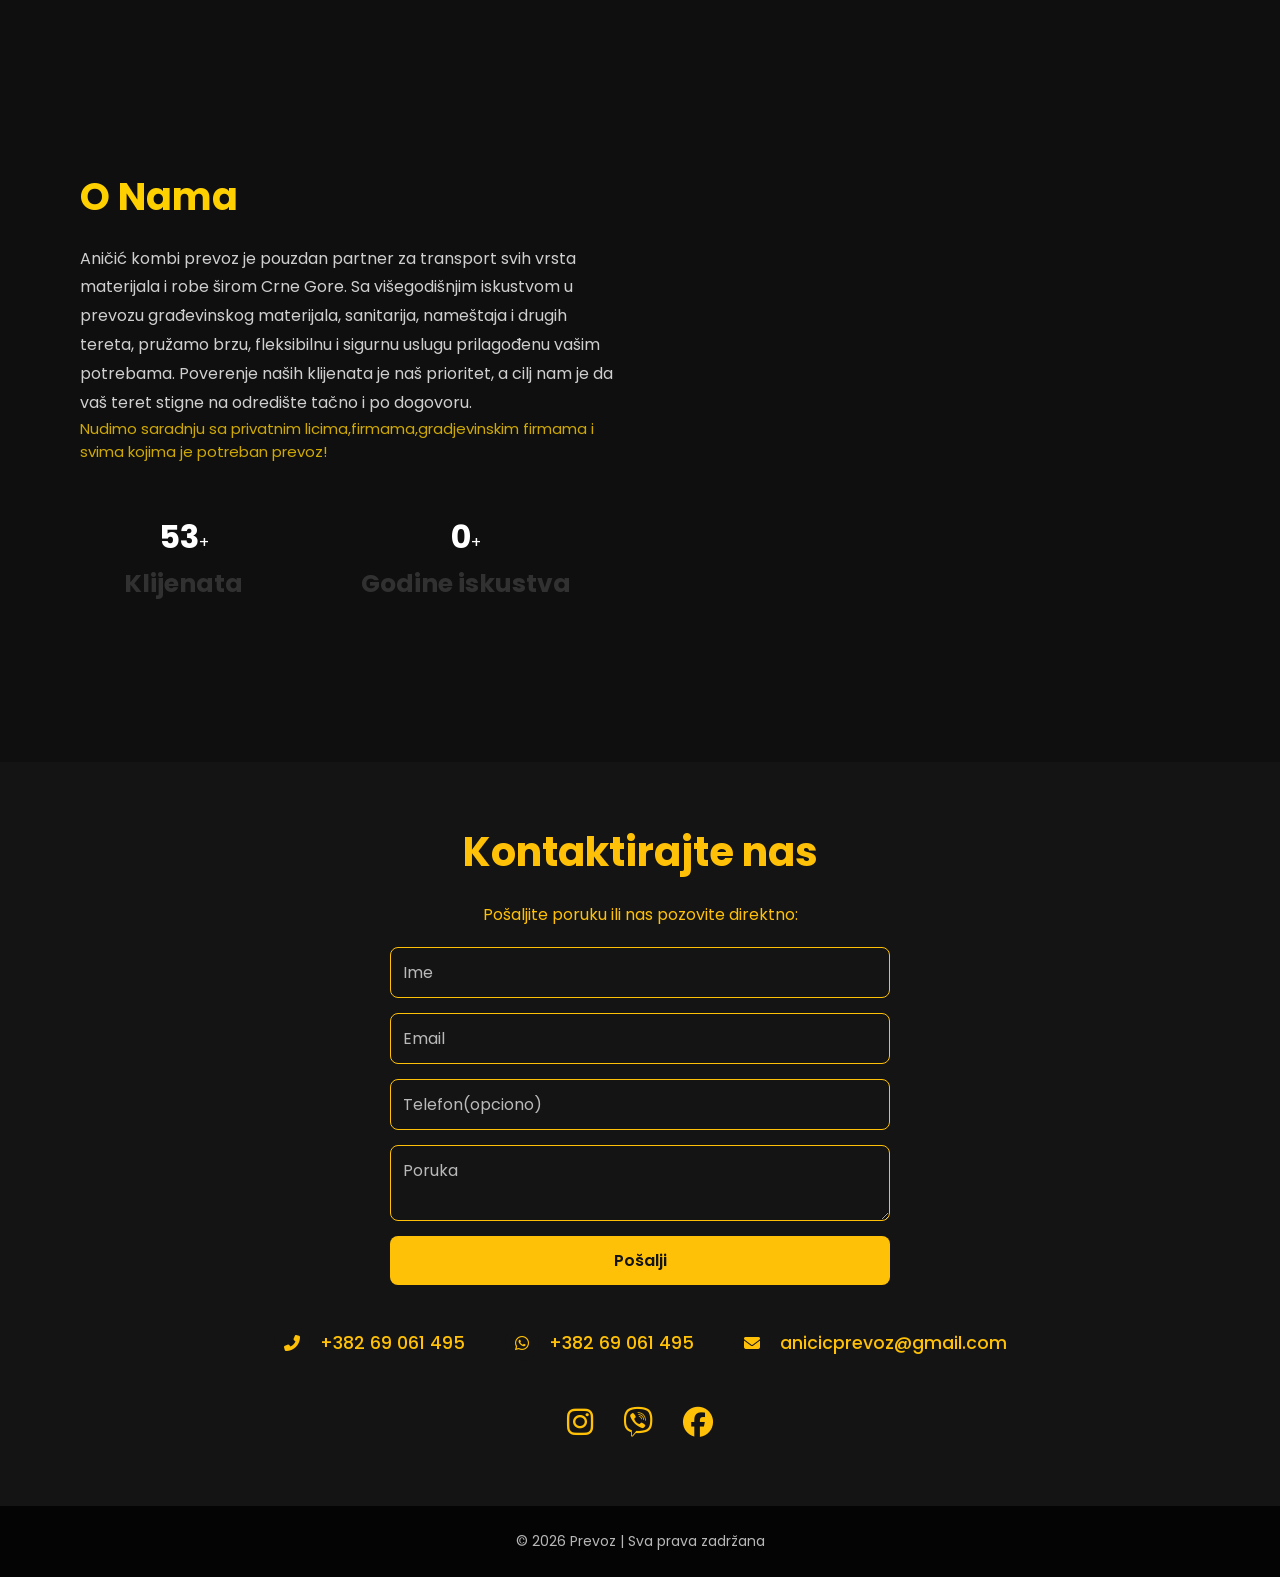
==== commit 8be48078: "Update title and content in index.html" ====
--- a/index.html
+++ b/index.html
@@ -3,7 +3,7 @@
 <head>
   <meta charset="UTF-8">
   <meta name="viewport" content="width=device-width, initial-scale=1.0">
-  <title>Prevoz | Profesionalna Usluga</title>
+  <title>Prevoz Anicic - brz i pouzdan prevoz i odvoz svih materijala</title>
 
 <link rel="stylesheet" href="boljisajtkombi.css">
 
@@ -228,3 +228,4 @@
 
 
 
+
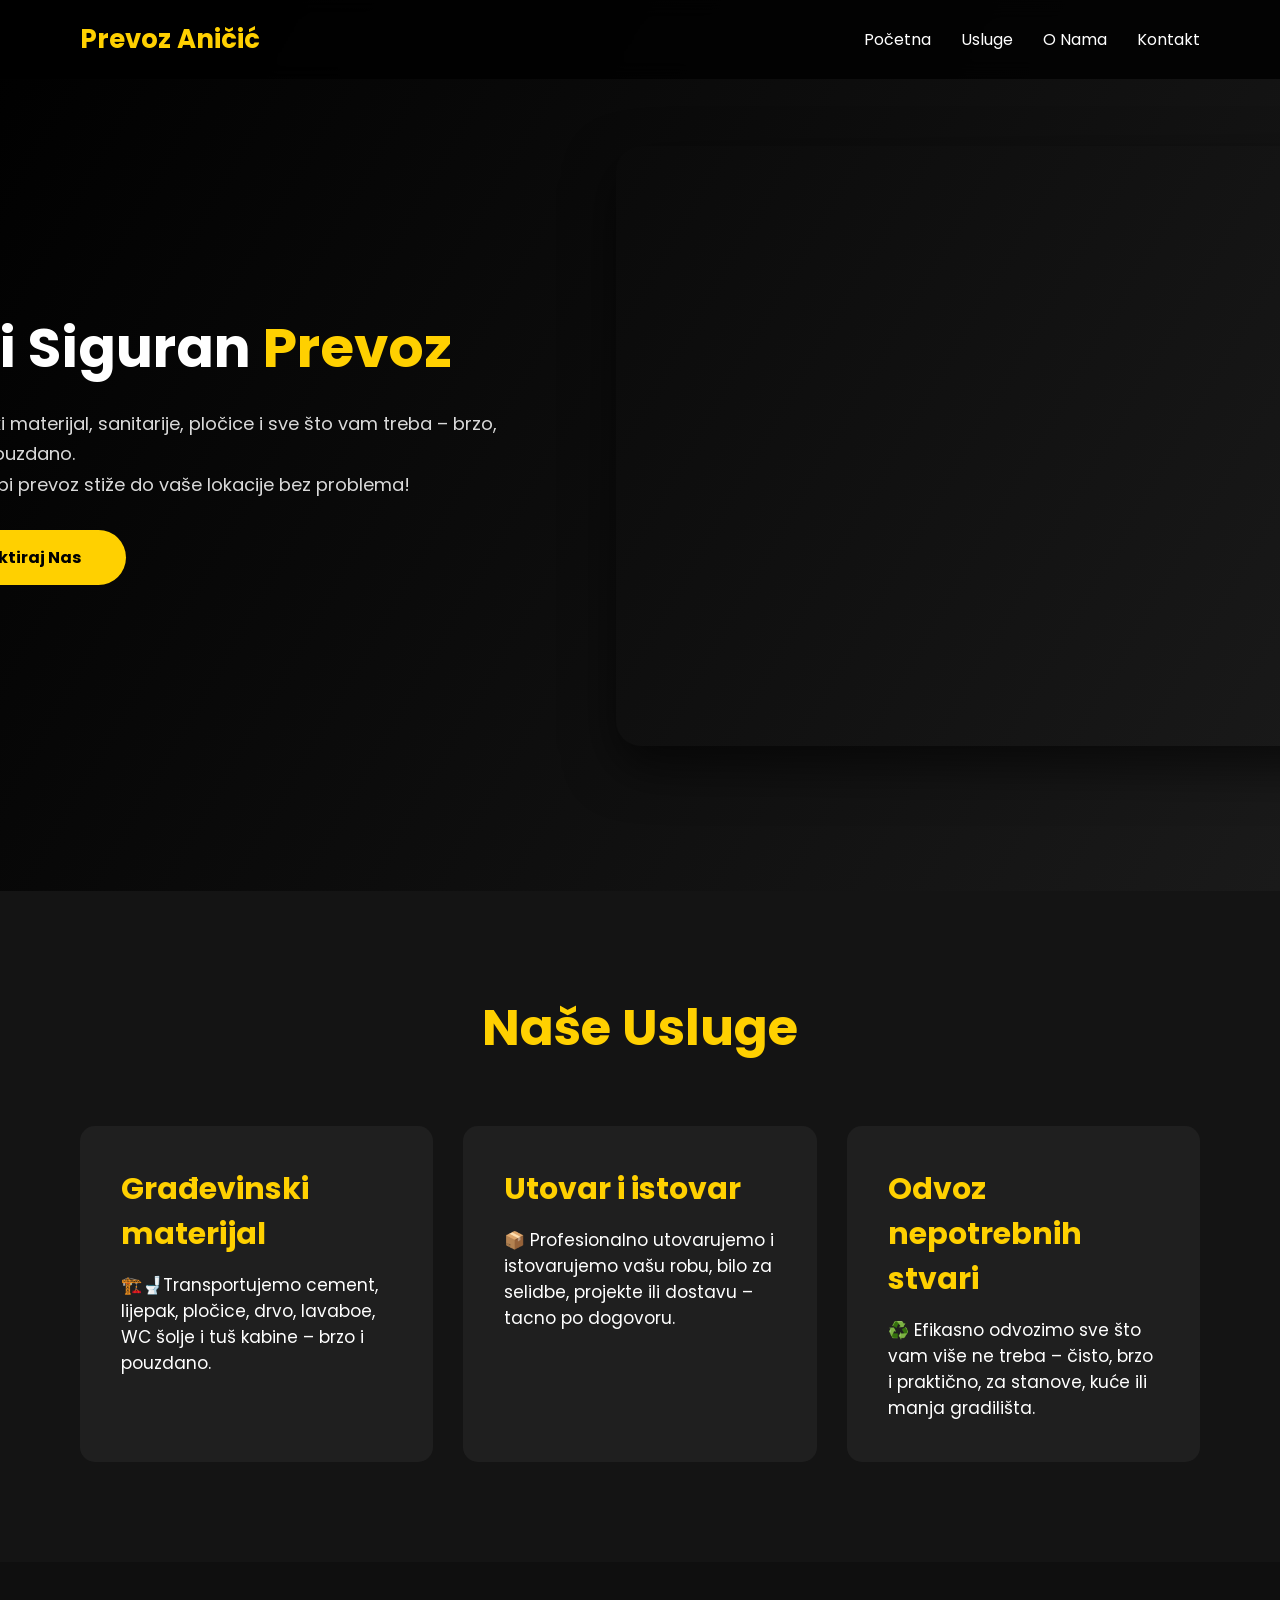
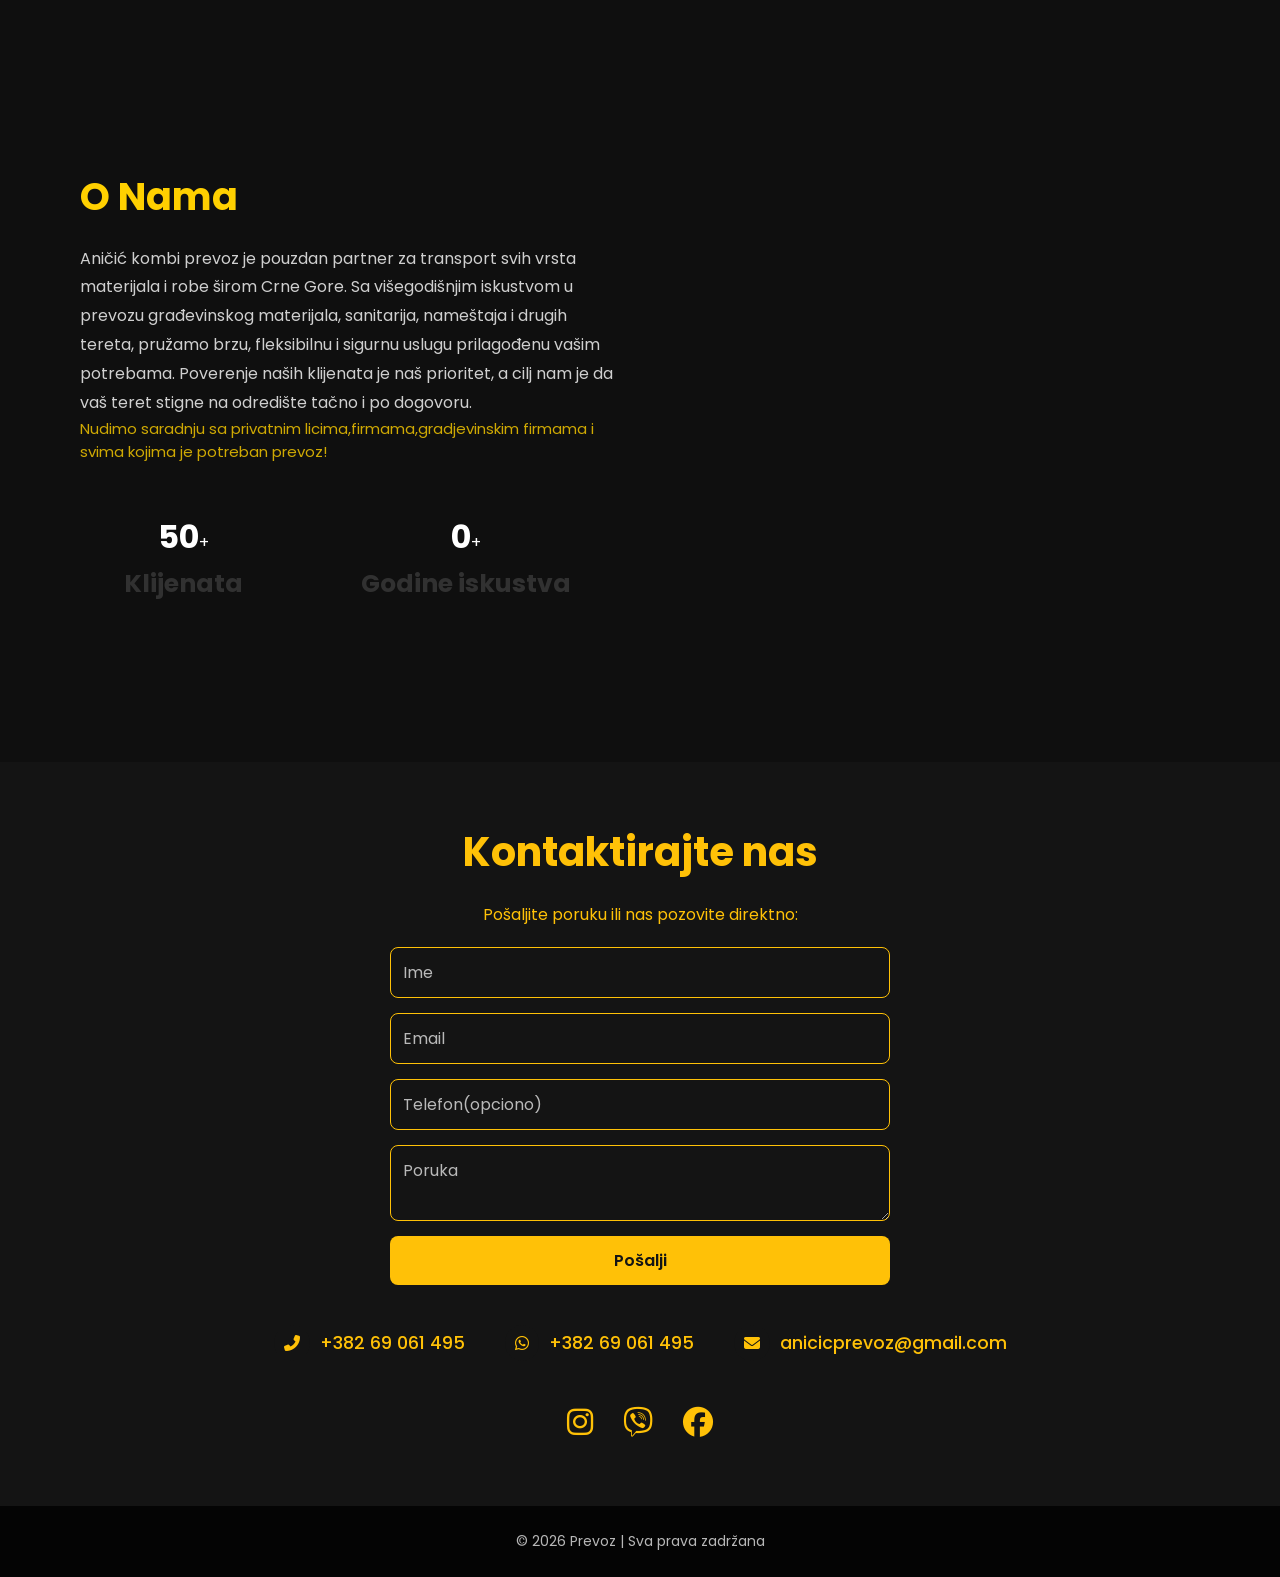
==== commit cd9bc23a: "Update title and meta description in index.html" ====
--- a/index.html
+++ b/index.html
@@ -3,7 +3,7 @@
 <head>
   <meta charset="UTF-8">
   <meta name="viewport" content="width=device-width, initial-scale=1.0">
-  <title>Prevoz Anicic - brz i pouzdan prevoz i odvoz svih materijala</title>
+  <title>Kombi prevoz Anicic - brz i pouzdan prevoz</title>
 
 <link rel="stylesheet" href="boljisajtkombi.css">
 
@@ -11,6 +11,7 @@
   <link href="https://fonts.googleapis.com/css2?family=Poppins:wght@300;400;600;700&display=swap" rel="stylesheet">
 
   <meta name="google-site-verification" content="PkwJ_e1yOHtAFBykHkL2kxtMbCddt_Rvdjvp68oWKgU" />
+  <meta description = Nudimo brz i pouzdan prevoz i odvoz svih materijala>
 
 <!-- Google tag (gtag.js) -->
 <script async src="https://www.googletagmanager.com/gtag/js?id=G-PKRD90DQMT"></script>
@@ -229,3 +230,4 @@
 
 
 
+
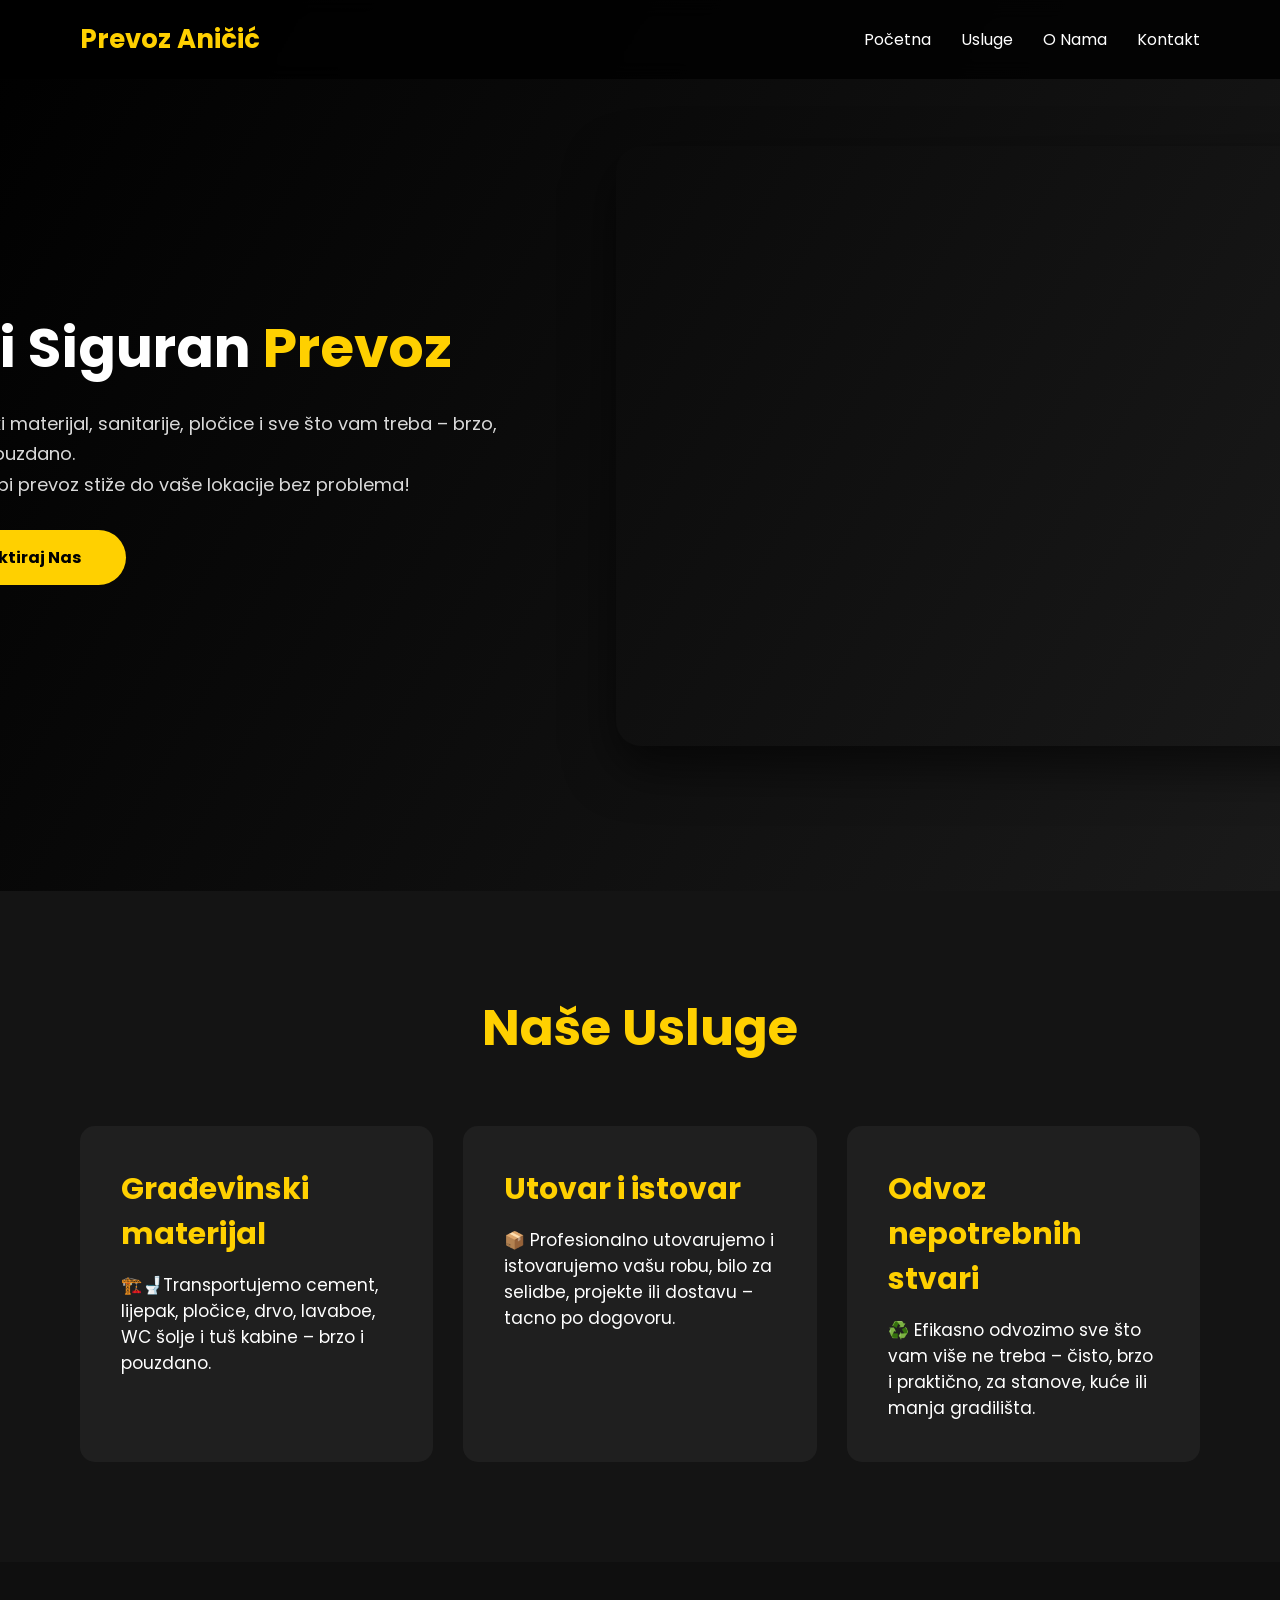
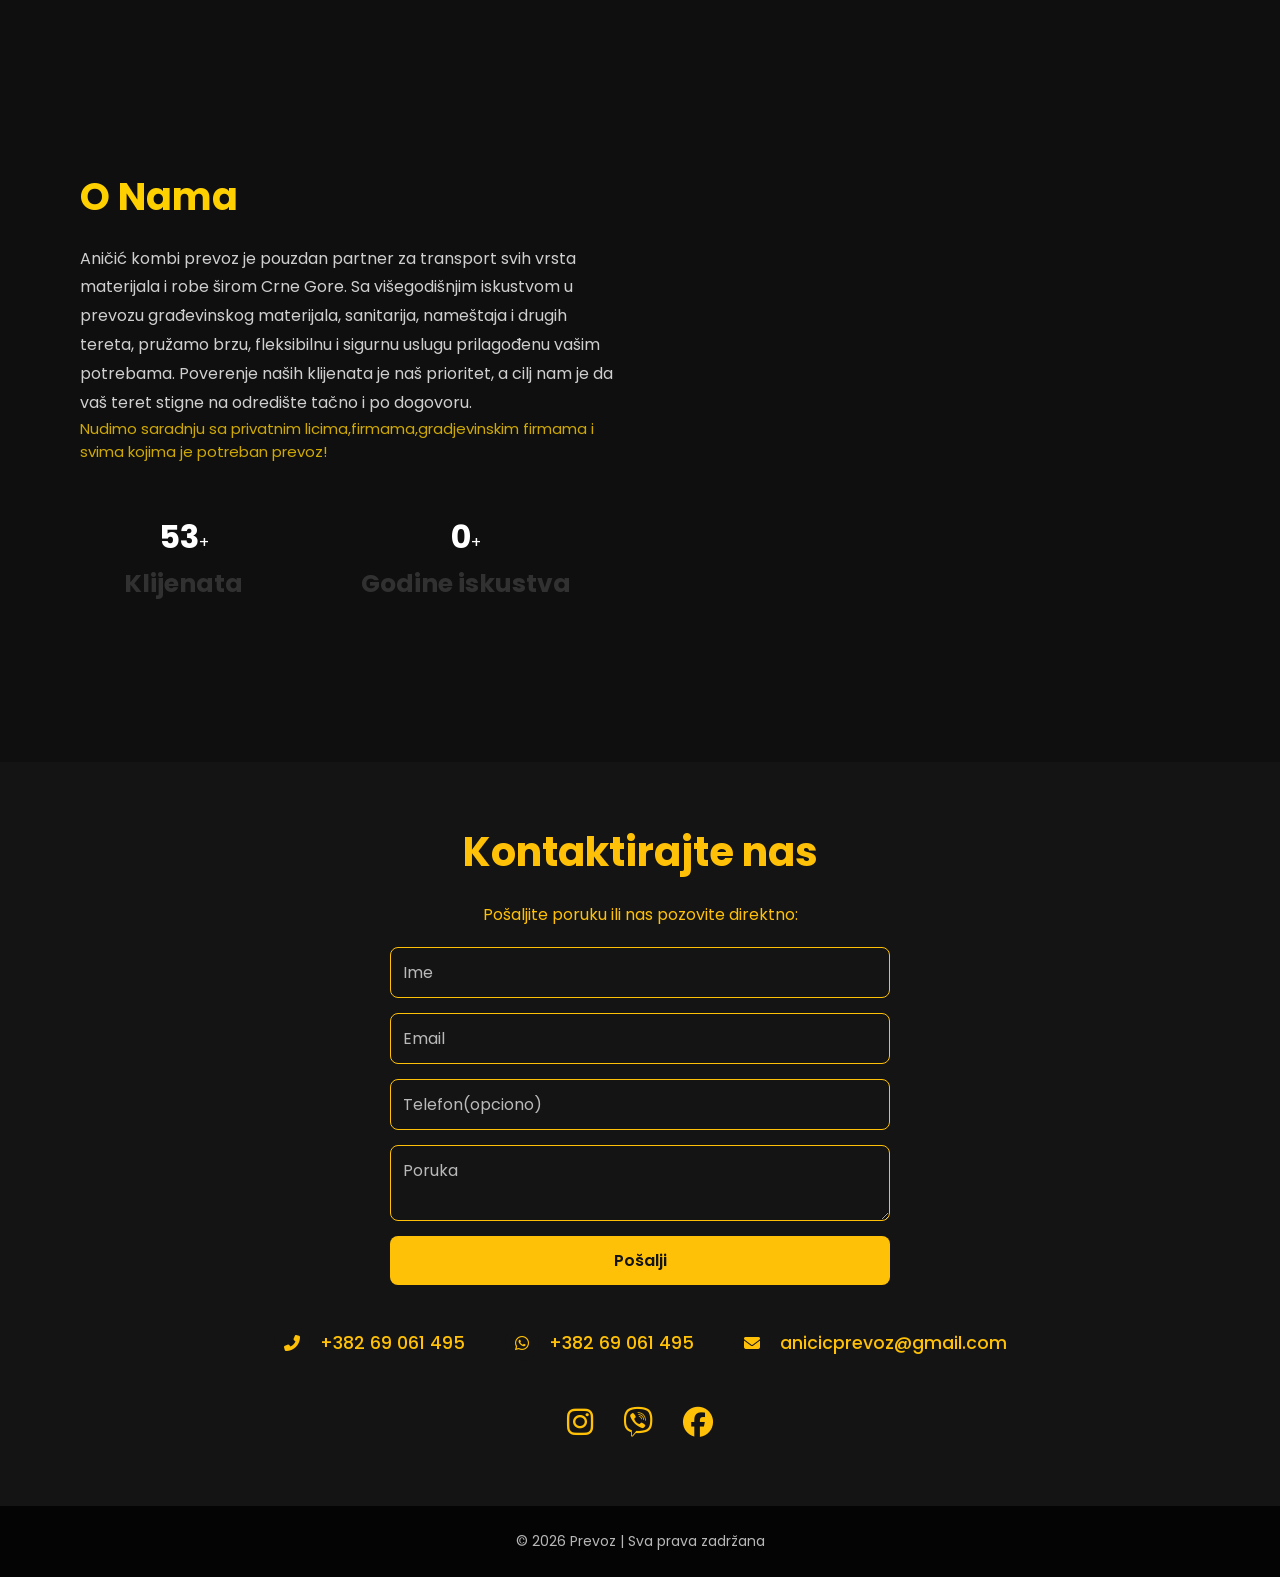
==== commit cf1fd277: "Update meta tags and content in index.html" ====
--- a/index.html
+++ b/index.html
@@ -3,7 +3,7 @@
 <head>
   <meta charset="UTF-8">
   <meta name="viewport" content="width=device-width, initial-scale=1.0">
-  <title>Kombi prevoz Anicic - brz i pouzdan prevoz</title>
+  <title>Kombi prevoz Anicic - brz i pouzdan sirom Crne Gore</title>
 
 <link rel="stylesheet" href="boljisajtkombi.css">
 
@@ -11,7 +11,8 @@
   <link href="https://fonts.googleapis.com/css2?family=Poppins:wght@300;400;600;700&display=swap" rel="stylesheet">
 
   <meta name="google-site-verification" content="PkwJ_e1yOHtAFBykHkL2kxtMbCddt_Rvdjvp68oWKgU" />
-  <meta description = Nudimo brz i pouzdan prevoz i odvoz svih materijala>
+  <meta name="description" content="Brz i pouzdan kombi prevoz u Crnoj Gori. Selidbe, transport i dostava po najpovoljnijim cenama. Kontaktirajte nas odmah!">
+  <meta name="keywords" content="kombi prevoz, selidbe, transport, dostava, Crna Gora, kombi selidbe, prevoz nameštaja, povoljni kombi prevoz,kombi prevoz podgorica,kombi prevoz crna gora,odvoz podgorica,odvoz stvari,prevoz podgorica">
 
 <!-- Google tag (gtag.js) -->
 <script async src="https://www.googletagmanager.com/gtag/js?id=G-PKRD90DQMT"></script>
@@ -231,3 +232,4 @@
 
 
 
+
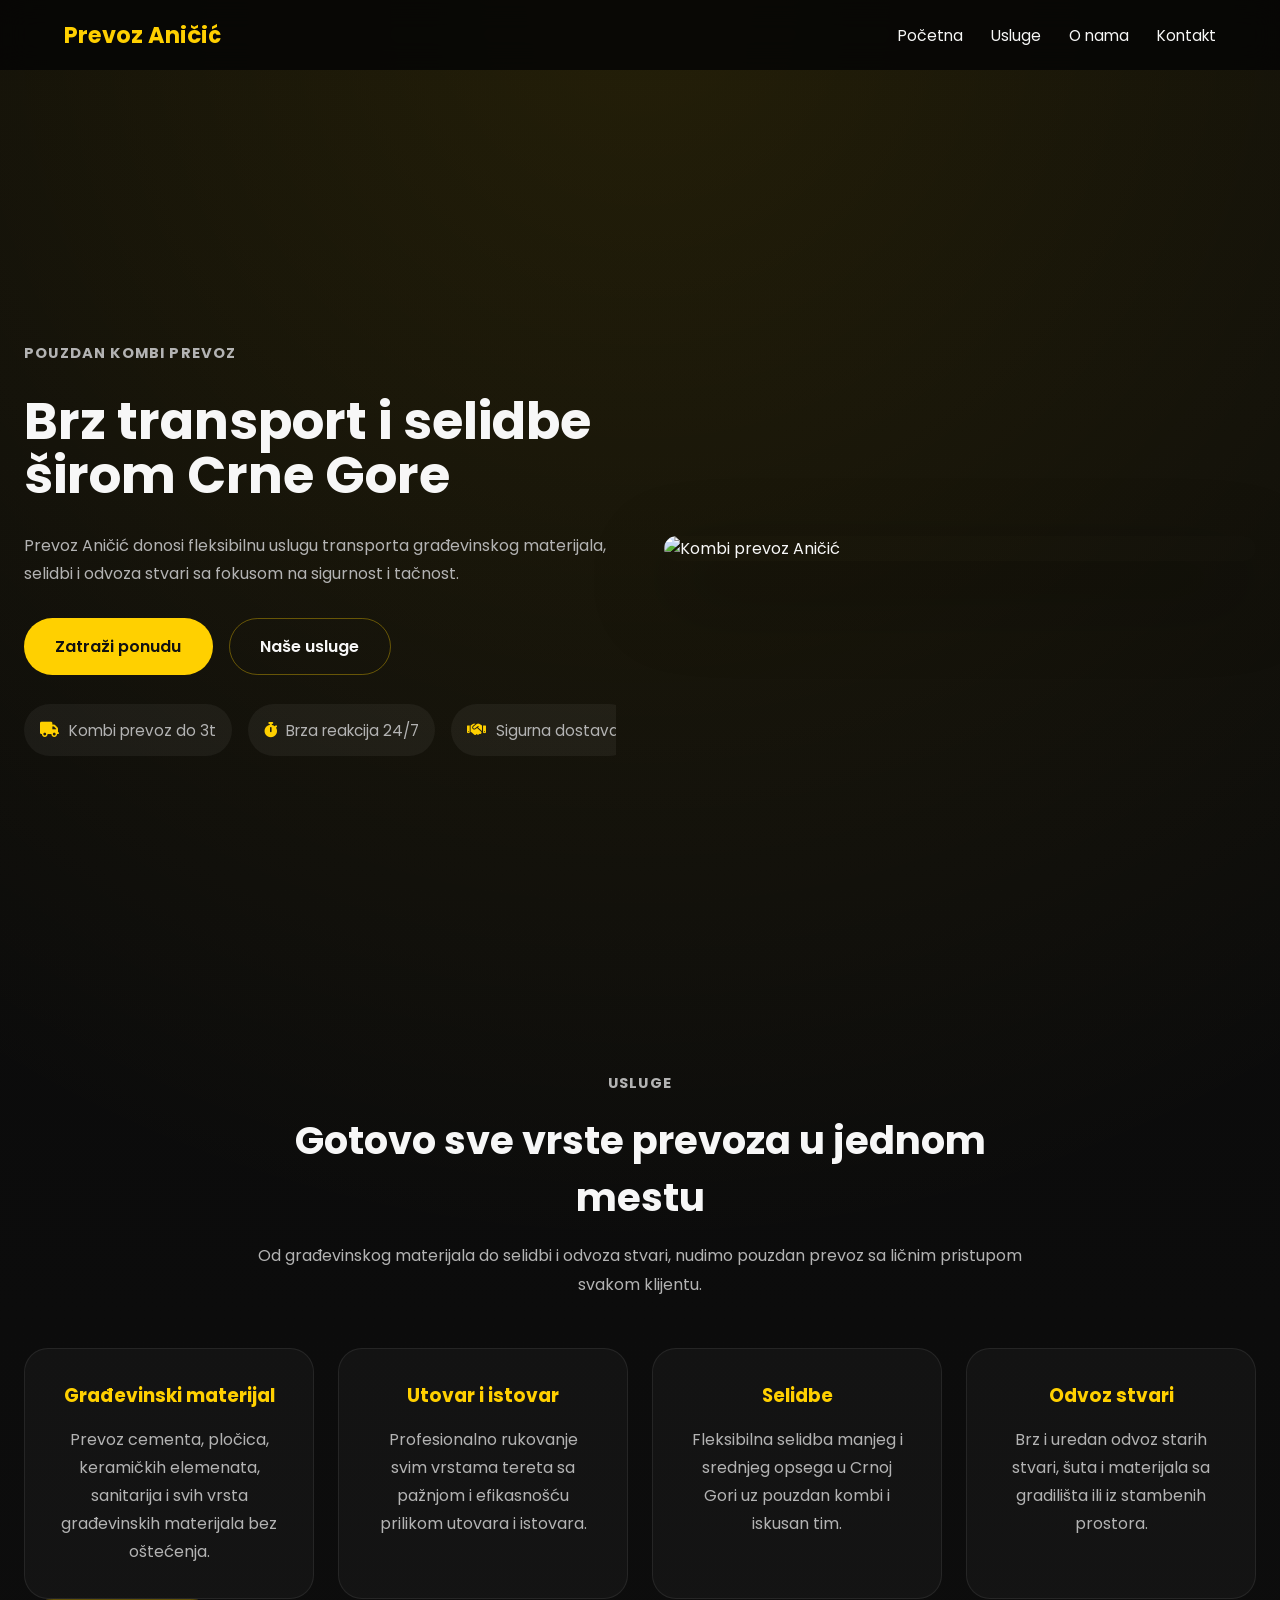
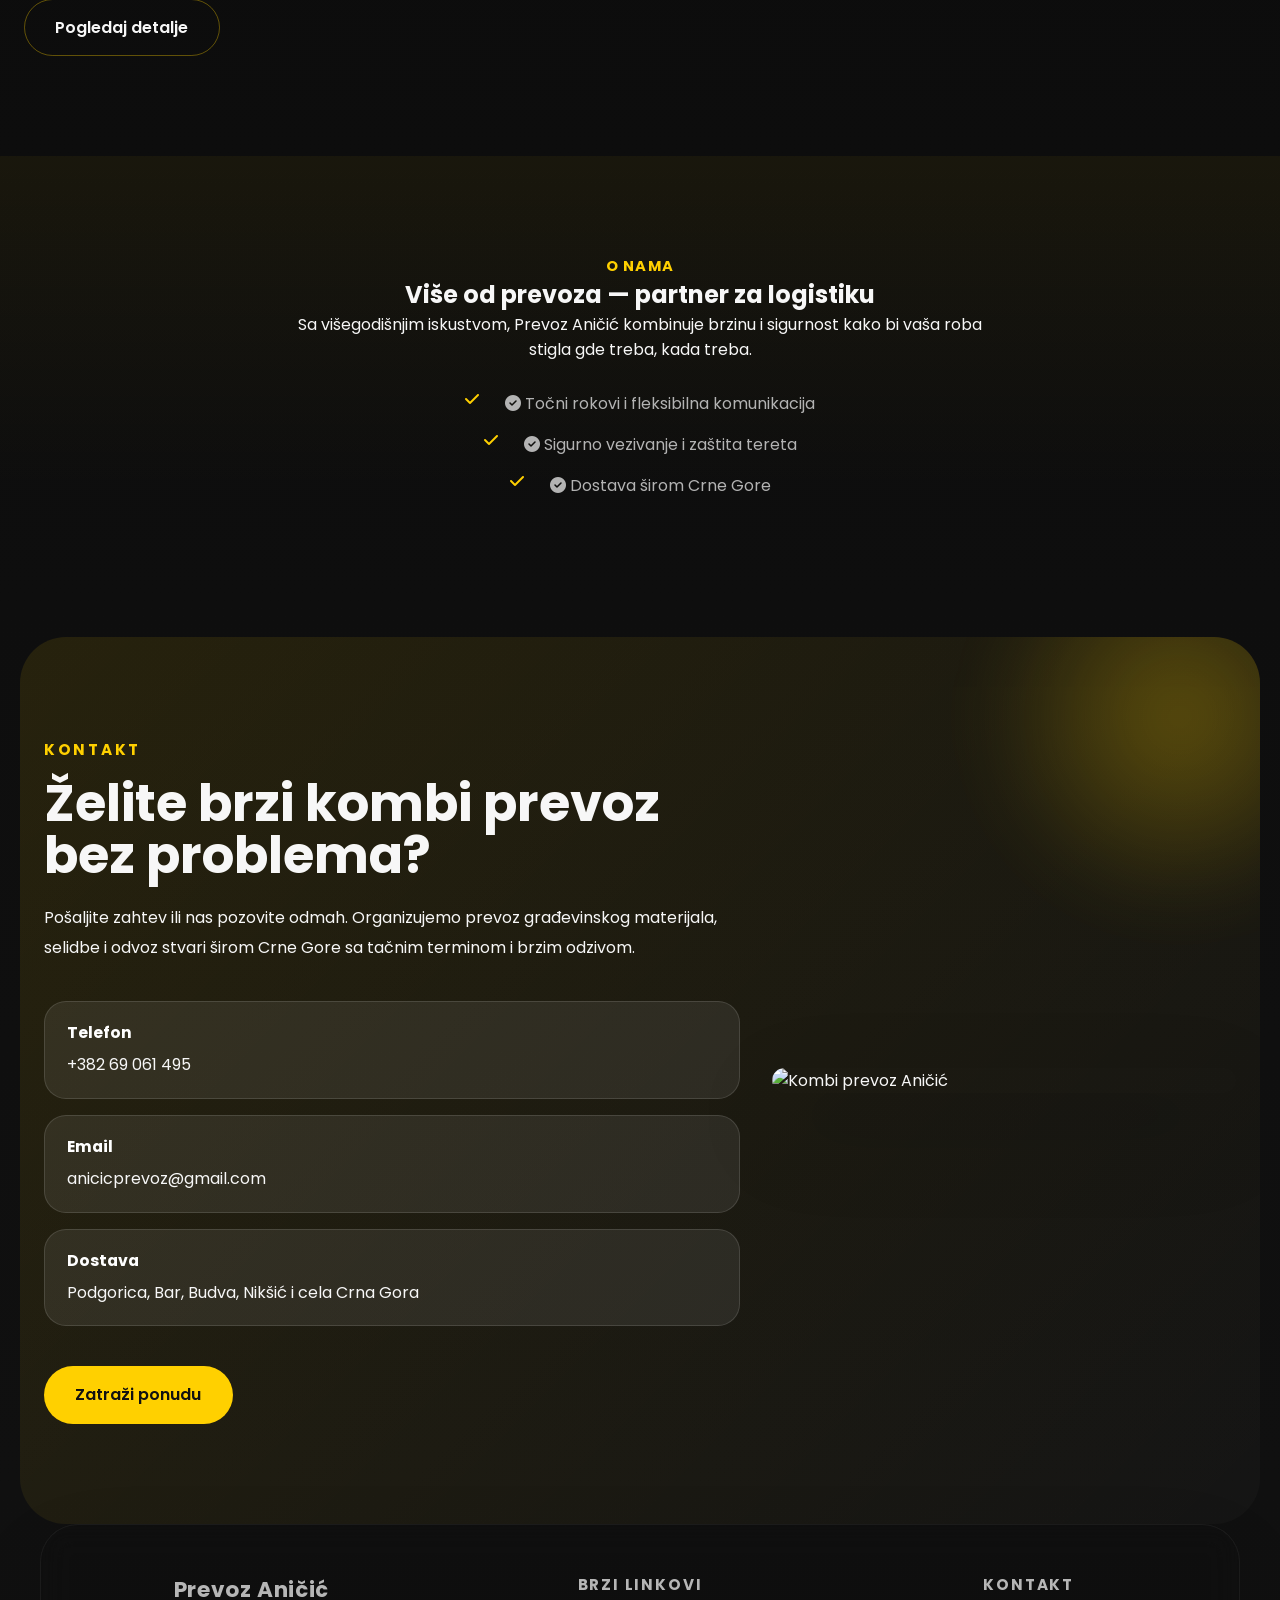
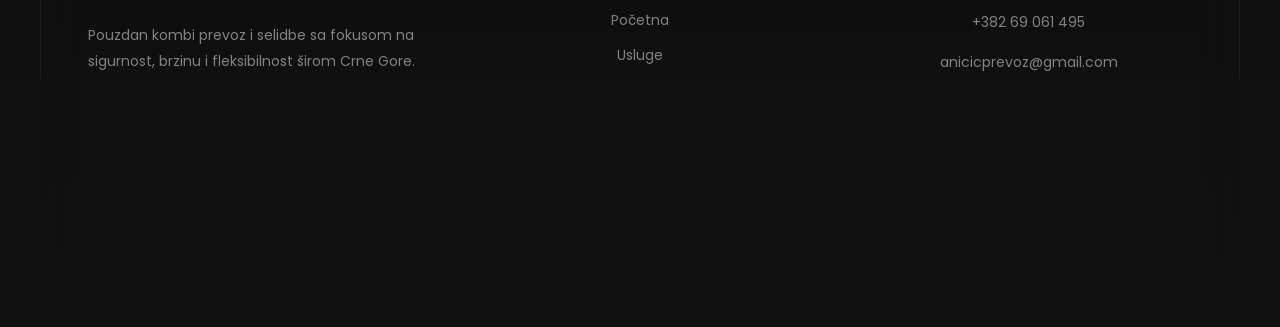
==== commit a7b7ea2f: "html" ====
--- a/index.html
+++ b/index.html
@@ -3,233 +3,213 @@
 <head>
   <meta charset="UTF-8">
   <meta name="viewport" content="width=device-width, initial-scale=1.0">
-  <title>Kombi prevoz Anicic - brz i pouzdan sirom Crne Gore</title>
-
-<link rel="stylesheet" href="boljisajtkombi.css">
-
-  <link rel="stylesheet" href="https://cdnjs.cloudflare.com/ajax/libs/font-awesome/6.4.0/css/all.min.css"/>
-  <link href="https://fonts.googleapis.com/css2?family=Poppins:wght@300;400;600;700&display=swap" rel="stylesheet">
+  <title>Prevoz Aničić | Kombi prevoz i selidbe Crna Gora</title>
+
+
+  <link rel="stylesheet" href="boljisajtkombi.css">
+  <link rel="stylesheet" href="https://cdnjs.cloudflare.com/ajax/libs/font-awesome/6.4.0/css/all.min.css" />
+  <link rel="preconnect" href="https://fonts.googleapis.com">
+  <link rel="preconnect" href="https://fonts.gstatic.com" crossorigin>
+  <link href="https://fonts.googleapis.com/css2?family=Poppins:wght@300;400;500;600;700&display=swap" rel="stylesheet">
+
 
   <meta name="google-site-verification" content="PkwJ_e1yOHtAFBykHkL2kxtMbCddt_Rvdjvp68oWKgU" />
-  <meta name="description" content="Brz i pouzdan kombi prevoz u Crnoj Gori. Selidbe, transport i dostava po najpovoljnijim cenama. Kontaktirajte nas odmah!">
-  <meta name="keywords" content="kombi prevoz, selidbe, transport, dostava, Crna Gora, kombi selidbe, prevoz nameštaja, povoljni kombi prevoz,kombi prevoz podgorica,kombi prevoz crna gora,odvoz podgorica,odvoz stvari,prevoz podgorica">
-
-<!-- Google tag (gtag.js) -->
-<script async src="https://www.googletagmanager.com/gtag/js?id=G-PKRD90DQMT"></script>
-<script>
-  window.dataLayer = window.dataLayer || [];
-  function gtag(){dataLayer.push(arguments);}
-  gtag('js', new Date());
-
-  gtag('config', 'G-PKRD90DQMT');
-</script>
-  
-
-  <meta name="description" content="Prevoz Anicic – nudimo siguran,pouzdan i brz bilo koje vrste materijala u Crnoj Gori. Kontaktirajte nas za više informacija.">
-  
+  <meta name="description" content="Kombi prevoz Aničić u Crnoj Gori - brza i sigurna dostava građevinskog materijala, selidbe i odvoz stvari po pristupačnim cenama.">
+  <meta name="keywords" content="kombi prevoz, selidbe, transport, dostava, Crna Gora, Podgorica, odvoz stvari, građevinski materijal, kombi selidbe">
+  <meta name="robots" content="index, follow">
+  <meta property="og:title" content="Prevoz Aničić | Kombi prevoz i selidbe Crna Gora">
+  <meta property="og:description" content="Pouzdan kombi prevoz, selidbe i transport građevinskog materijala širom Crne Gore. Brza usluga, fleksibilan raspored i povoljne cene.">
+  <meta property="og:type" content="website">
+  <meta property="og:image" content="https://i.postimg.cc/cJ3x8gTc/kombi-slika-uredjena.jpg">
+  <meta property="twitter:card" content="summary_large_image">
+
+
+  <script type="application/ld+json">
+  {
+    "@context": "https://schema.org",
+    "@type": "LocalBusiness",
+    "name": "Prevoz Aničić",
+    "description": "Kombi prevoz Aničić - pouzdan transport, selidbe i odvoz stvari širom Crne Gore.",
+    "telephone": "+38269061495",
+    "email": "anicicprevoz@gmail.com",
+    "address": {
+      "@type": "PostalAddress",
+      "addressCountry": "ME"
+    },
+    "areaServed": "Crna Gora",
+    "url": "",
+    "sameAs": [
+      "https://instagram.com/veskoanicic",
+      "https://facebook.com/veskoanicic"
+    ]
+  }
+  </script>
+
+
+  <script async src="https://www.googletagmanager.com/gtag/js?id=G-PKRD90DQMT"></script>
+  <script>
+    window.dataLayer = window.dataLayer || [];
+    function gtag(){dataLayer.push(arguments);}
+    gtag('js', new Date());
+    gtag('config', 'G-PKRD90DQMT');
+  </script>
 </head>
-<script src="boljisajtkombi.js"></script>
 <body>
-
-  <!-- NAV -->
-
-  <nav>
-
-  <h1>Prevoz Aničić</h1>
-
-  <!-- HAMBURGER -->
-  <div class="hamburger">
-    <span></span>
-    <span></span>
-    <span></span>
-  </div>
-
-  <ul class="nav-links">
-    <li onclick="scrollToSection('hero')">Početna</li>
-    <li onclick="scrollToSection('services')">Usluge</li>
-    <li onclick="scrollToSection('about')">O Nama</li>
-    <li onclick="scrollToSection('contact')">Kontakt</li>
-  </ul>
-
-</nav>
-
-
-  <!-- HERO -->
-
-  <section class="hero" id="hero">
-  <div class="hero-container">
-
-    <div class="hero-content">
-      <h2>Brz i Siguran <span>Prevoz</span></h2>
-
-      <p>
-        Građevinski materijal, sanitarije, pločice i sve što vam treba – brzo, sigurno i pouzdano.
-        <br>
-        Aničić kombi prevoz stiže do vaše lokacije bez problema!
-      </p>
-
-      <button class="btn" onclick="scrollToSection('contact')">
-        Kontaktiraj Nas
-      </button>
+  <header class="page-header">
+    <nav class="navbar">
+      <a href="index.html" class="brand">Prevoz Aničić</a>
+      <div class="hamburger">
+        <span></span>
+        <span></span>
+        <span></span>
+      </div>
+      <ul class="nav-links">
+        <li><a href="index.html">Početna</a></li>
+        <li><a href="usluge.html">Usluge</a></li>
+        <li><a href="o-nama.html">O nama</a></li>
+        <li><a href="kontakt.html">Kontakt</a></li>
+      </ul>
+    </nav>
+  </header>
+
+
+  <main>
+    <section class="hero">
+      <div class="hero-copy">
+        <p class="eyebrow">Pouzdan kombi prevoz</p>
+        <h1>Brz transport i selidbe širom Crne Gore</h1>
+        <p>Prevoz Aničić donosi fleksibilnu uslugu transporta građevinskog materijala, selidbi i odvoza stvari sa fokusom na sigurnost i tačnost.</p>
+        <div class="hero-actions">
+          <a href="kontakt.html" class="btn btn-primary">Zatraži ponudu</a>
+          <a href="usluge.html" class="btn btn-secondary">Naše usluge</a>
+        </div>
+        <div class="hero-highlights">
+          <span><i class="fas fa-truck"></i> Kombi prevoz do 3t</span>
+          <span><i class="fas fa-stopwatch"></i> Brza reakcija 24/7</span>
+          <span><i class="fas fa-handshake"></i> Sigurna dostava</span>
+        </div>
+      </div>
+      <div class="hero-visual" aria-label="Kombi prevoz Aničić">
+        <img src="https://i.postimg.cc/cJ3x8gTc/kombi-slika-uredjena.jpg" alt="Kombi prevoz Aničić" loading="lazy">
+      </div>
+    </section>
+
+
+    <section class="section section-services">
+      <div class="section-header">
+        <p class="eyebrow">Usluge</p>
+        <h2>Gotovo sve vrste prevoza u jednom mestu</h2>
+        <p>Od građevinskog materijala do selidbi i odvoza stvari, nudimo pouzdan prevoz sa ličnim pristupom svakom klijentu.</p>
+      </div>
+      <div class="cards-grid">
+        <article class="service-card">
+          <h3>Građevinski materijal</h3>
+          <p>Prevoz cementa, pločica, keramičkih elemenata, sanitarija i svih vrsta građevinskih materijala bez oštećenja.</p>
+        </article>
+        <article class="service-card">
+          <h3>Utovar i istovar</h3>
+          <p>Profesionalno rukovanje svim vrstama tereta sa pažnjom i efikasnošću prilikom utovara i istovara.</p>
+        </article>
+        <article class="service-card">
+          <h3>Selidbe</h3>
+          <p>Fleksibilna selidba manjeg i srednjeg opsega u Crnoj Gori uz pouzdan kombi i iskusan tim.</p>
+        </article>
+        <article class="service-card">
+          <h3>Odvoz stvari</h3>
+          <p>Brz i uredan odvoz starih stvari, šuta i materijala sa gradilišta ili iz stambenih prostora.</p>
+        </article>
+      </div>
+      <a class="btn btn-secondary" href="usluge.html">Pogledaj detalje</a>
+    </section>
+
+
+    <section class="section section-about-preview">
+      <div class="section-content">
+        <div>
+          <p class="eyebrow">O nama</p>
+          <h2>Više od prevoza — partner za logistiku</h2>
+          <p>Sa višegodišnjim iskustvom, Prevoz Aničić kombinuje brzinu i sigurnost kako bi vaša roba stigla gde treba, kada treba.</p>
+          <ul class="feature-list">
+            <li><i class="fas fa-check-circle"></i> Točni rokovi i fleksibilna komunikacija</li>
+            <li><i class="fas fa-check-circle"></i> Sigurno vezivanje i zaštita tereta</li>
+            <li><i class="fas fa-check-circle"></i> Dostava širom Crne Gore</li>
+          </ul>
+        </div>
+      </div>
+    </section>
+
+
+    <section class="section contact-section">
+      <div class="contact-shell">
+        <div class="contact-intro">
+          <span class="eyebrow">Kontakt</span>
+          <h2>Želite brzi kombi prevoz bez problema?</h2>
+          <p>Pošaljite zahtev ili nas pozovite odmah. Organizujemo prevoz građevinskog materijala, selidbe i odvoz stvari širom Crne Gore sa tačnim terminom i brzim odzivom.</p>
+
+
+          <div class="contact-details">
+            <div class="contact-detail">
+              <strong>Telefon</strong>
+              <a href="tel:+38269061495">+382 69 061 495</a>
+            </div>
+            <div class="contact-detail">
+              <strong>Email</strong>
+              <a href="mailto:anicicprevoz@gmail.com">anicicprevoz@gmail.com</a>
+            </div>
+            <div class="contact-detail">
+              <strong>Dostava</strong>
+              <span>Podgorica, Bar, Budva, Nikšić i cela Crna Gora</span>
+            </div>
+          </div>
+
+
+          <div class="contact-actions">
+            <a class="btn btn-primary" href="kontakt.html">Zatraži ponudu</a>
+          </div>
+        </div>
+
+
+        <div class="contact-visual">
+          <img src="https://i.postimg.cc/cJ3x8gTc/kombi-slika-uredjena.jpg" alt="Kombi prevoz Aničić" loading="lazy">
+        </div>
+      </div>
+    </section>
+  </main>
+
+
+  <footer class="site-footer">
+    <div class="footer-grid">
+      <div class="footer-brand">
+        <a href="index.html" class="brand">Prevoz Aničić</a>
+        <p>Pouzdan kombi prevoz i selidbe sa fokusom na sigurnost, brzinu i fleksibilnost širom Crne Gore.</p>
+      </div>
+      <div class="footer-links-group">
+        <h4>Brzi linkovi</h4>
+        <nav class="footer-nav">
+          <a href="index.html">Početna</a>
+          <a href="usluge.html">Usluge</a>
+          <a href="o-nama.html">O nama</a>
+          <a href="kontakt.html">Kontakt</a>
+        </nav>
+      </div>
+      <div class="footer-contact">
+        <h4>Kontakt</h4>
+        <p><a href="tel:+38269061495">+382 69 061 495</a></p>
+        <p><a href="mailto:anicicprevoz@gmail.com">anicicprevoz@gmail.com</a></p>
+        <p>Podgorica, Bar, Budva, Nikšić</p>
+      </div>
     </div>
-
-    <div class="kombislika"></div>
-
-  </div>
-</section>
-
-
-  <!-- SERVICES -->
-
-  <section class="services" id="services">
-
-    <div class="title">
-      <h3>Naše Usluge</h3>
+    <div class="footer-bottom">
+      <span>© 2026 Prevoz Aničić. Sva prava zadržana.</span>
+      <div class="footer-social">
+        <a href="https://www.instagram.com/" target="_blank" rel="noreferrer"><i class="fab fa-instagram"></i></a>
+        <a href="https://www.facebook.com/" target="_blank" rel="noreferrer"><i class="fab fa-facebook-f"></i></a>
+        <a href="viber://chat?number=%2B38269061495"><i class="fab fa-viber"></i></a>
+      </div>
     </div>
-
-    <div class="cards">
-
-      <div class="card">
-        <h4>Građevinski materijal</h4>
-        <p>🏗️🚽Transportujemo cement, lijepak, pločice, drvo, lavaboe, WC šolje i tuš kabine – brzo i pouzdano.</p>
-      </div>
-
-      <div class="card">
-        <h4>Utovar i istovar</h4>
-        <p>📦 Profesionalno utovarujemo i istovarujemo vašu robu, bilo za selidbe, projekte ili dostavu – tacno po dogovoru.</p>
-      </div>
-
-      <div class="card">
-        <h4>Odvoz nepotrebnih stvari</h4>
-        <p>♻️ Efikasno odvozimo sve što vam više ne treba – čisto, brzo i praktično, za stanove, kuće ili manja gradilišta.</p>
-      </div>
-
-    </div>
-
-  </section>
-
-  <!-- ABOUT -->
-
-  <section class="about" id="about">
-
-    <div class="about-text">
-      <h3 class="h3">O Nama</h3>
-
-      <p>
-        Aničić kombi prevoz je pouzdan partner za transport svih vrsta materijala i robe širom Crne Gore.
-        Sa višegodišnjim iskustvom u prevozu građevinskog materijala, sanitarija, nameštaja i drugih tereta, pružamo brzu, fleksibilnu i sigurnu uslugu prilagođenu vašim potrebama.
-        Poverenje naših klijenata je naš prioritet, a cilj nam je da vaš teret stigne na odredište tačno i po dogovoru.
-        <br>
-      <div class="saradnja">
-        Nudimo saradnju sa privatnim licima,firmama,gradjevinskim firmama i svima kojima je potreban prevoz!
-      </div>
-
-      </p>
-    
-
-  <div class="stats">
-     <div class="stat">
-        <span class="count" data-target="300">0</span>+
-        <br>
-        <p class="count-text1">Klijenata</p>
-      </div>
-
-      <div class="stat">
-        <span class="count" data-target="4">0</span>+
-        <br>
-        <p class="count-text">Godine iskustva</p>
-      </div>
-  </div>
-
-    </div>
-
-    <div class="about-img"></div>
-
-  </section>
-
-  <!-- CONTACT -->
-
-
-<section id="contact" style="--yellow: #FFC107;">
-  <div class="container">
-    <h2 class="h2">Kontaktirajte nas</h2>
-    <p>Pošaljite poruku ili nas pozovite direktno:</p>
-
-    <form id="contactForm">
-
-  <input type="text" name="name" placeholder="Ime" required>
-  <input type="email" name="email" placeholder="Email" required>
-  <input type="tel" name="phone" placeholder="Telefon(opciono)">
-
-  <textarea name="message" placeholder="Poruka" required></textarea>
-
-  <button type="submit" class="btn-contact">Pošalji</button>
-
-</form>
-
-<p id="formMessage"></p>
-
-<script src="contact.js"></script>
-
-  
-  <div class="contact-block" style="--yellow: #FFC107;">
-  
-  <div class="contact-item">
-    <i class="fas fa-phone-alt"></i>
-    <span>+382 69 061 495</span>
-  </div>
-
-  <div class="contact-item">
-    <i class="fab fa-whatsapp"></i>
-    <span>+382 69 061 495</span>
-  </div>
-
-  <div class="contact-item">
-    <i class="fas fa-envelope"></i>
-    <span>anicicprevoz@gmail.com</span>
-  </div>
-</div>
-
-<div class="social-icons">
-
-    <!-- Instagram -->
-    <a href="https://instagram.com/veskoanicic" target="_blank" class="instagram">
-      <i class="fa-brands fa-instagram"></i>
-    </a>
-
-    <!-- Viber -->
-    <a href="viber://chat?number=+38269061495" class="viber">
-      <i class="fa-brands fa-viber"></i>
-    </a>
-
-    <!-- facebook -->
-    <a href="https://facebook.com/veskoanicic" target="_blank" class="facebook">
-  <i class="fa-brands fa-facebook"></i>
-    </a>
-
-
-  </div>
-
-
-
-
-  </div>
-</section>
-
-
-  <!-- FOOTER -->
-
-  <footer>
-    © 2026 Prevoz | Sva prava zadržana
   </footer>
 
 
+  <script src="boljisajtkombi.js"></script>
 </body>
 </html>
-
-
-
-
-
-
-
--- a/boljisajtkombi.css
+++ b/boljisajtkombi.css
@@ -6,259 +6,941 @@
   font-family: "Poppins", sans-serif;
 }
 
-body {
-  background: #0f0f0f;
-  color: white;
-  overflow-x: hidden;
-  margin-top: 10px;
-}
 
 :root {
   --yellow: #ffd000;
-  --dark: #0f0f0f;
-}
-
-
-/* NAVBAR */
-nav {
+  --dark: #080808;
+  --surface: #121212;
+  --surface-strong: #1d1d1d;
+  --text: #f7f7f7;
+  --muted: #b3b3b3;
+  --border: rgba(255, 208, 0, 0.16);
+}
+
+
+html {
+  scroll-behavior: smooth;
+}
+
+
+body {
+  background: radial-gradient(circle at top, rgba(255, 208, 0, 0.11), transparent 35%),
+              linear-gradient(180deg, #090909 0%, #111 100%);
+  color: var(--text);
+  overflow-x: hidden;
+}
+
+
+img {
+  max-width: 100%;
+  display: block;
+}
+
+
+a {
+  color: inherit;
+  text-decoration: none;
+}
+
+
+button,
+input,
+textarea {
+  font: inherit;
+}
+
+
+button {
+  cursor: pointer;
+}
+
+
+.page-header {
+  position: sticky;
+  top: 0;
+  z-index: 1000;
+  background: rgba(5, 5, 5, 0.85);
+  backdrop-filter: blur(14px);
+}
+
+
+.navbar {
+  max-width: 1200px;
+  margin: 0 auto;
+  padding: 18px 24px;
+  display: flex;
+  align-items: center;
+  justify-content: space-between;
+  gap: 1rem;
+}
+
+
+.brand {
+  color: var(--yellow);
+  font-size: 1.4rem;
+  font-weight: 700;
+}
+
+
+.nav-links {
+  display: flex;
+  align-items: center;
+  gap: 28px;
+  list-style: none;
+}
+
+
+.nav-links li {
+  font-size: 0.96rem;
+}
+
+
+.nav-links a {
+  color: var(--text);
+  transition: color 0.25s ease;
+}
+
+
+.nav-links a:hover {
+  color: var(--yellow);
+}
+
+
+.hamburger {
+  display: none;
+  width: 36px;
+  height: 30px;
+  flex-direction: column;
+  justify-content: space-between;
+  cursor: pointer;
+}
+
+
+.hamburger span {
+  display: block;
+  height: 4px;
+  background: var(--text);
+  border-radius: 999px;
+  transition: transform 0.3s ease, opacity 0.3s ease;
+}
+
+
+.hamburger.active span:nth-child(1) {
+  transform: translateY(11px) rotate(45deg);
+}
+
+
+.hamburger.active span:nth-child(2) {
+  opacity: 0;
+}
+
+
+.hamburger.active span:nth-child(3) {
+  transform: translateY(-11px) rotate(-45deg);
+}
+
+
+@media (max-width: 980px) {
+  .nav-links {
+    position: fixed;
+    top: 0;
+    right: -100%;
+    height: 100vh;
+    width: 260px;
+    padding: 100px 24px;
+    flex-direction: column;
+    gap: 24px;
+    background: rgba(10, 10, 10, 0.98);
+    backdrop-filter: blur(18px);
+    transition: right 0.3s ease;
+  }
+
+
+  .nav-links.active {
+    right: 0;
+  }
+
+
+  .hamburger {
+    display: flex;
+  }
+}
+
+
+.hero {
+  min-height: 100vh;
+  display: grid;
+  grid-template-columns: repeat(2, minmax(0, 1fr));
+  align-items: center;
+  gap: 3rem;
+  padding: 120px 24px 64px;
+}
+
+
+.hero-copy {
+  max-width: 620px;
+  display: flex;
+  flex-direction: column;
+  gap: 1.8rem;
+}
+
+
+.eyebrow {
+  color: var(--yellow);
+  font-weight: 700;
+  letter-spacing: 0.08em;
+  text-transform: uppercase;
+  font-size: 0.92rem;
+}
+
+
+.hero h1 {
+  font-size: clamp(2.8rem, 4vw, 4.8rem);
+  line-height: 1.05;
+}
+
+
+.hero p {
+  max-width: 680px;
+  line-height: 1.8;
+  color: var(--muted);
+}
+
+
+.hero-actions {
+  display: flex;
+  flex-wrap: wrap;
+  gap: 1rem;
+}
+
+
+.btn {
+  display: inline-flex;
+  align-items: center;
+  justify-content: center;
+  padding: 0.95rem 1.9rem;
+  border-radius: 999px;
+  border: 1px solid transparent;
+  font-weight: 600;
+  transition: all 0.25s ease;
+}
+
+
+.btn-primary {
+  background: var(--yellow);
+  color: #111;
+}
+
+
+.btn-primary:hover {
+  transform: translateY(-2px);
+}
+
+
+.btn-secondary {
+  border: 1px solid rgba(255, 208, 0, 0.35);
+  color: var(--text);
+}
+
+
+.btn-secondary:hover {
+  background: rgba(255, 208, 0, 0.08);
+}
+
+
+.hero-highlights {
+  display: flex;
+  gap: 1rem;
+  flex-wrap: nowrap;
+  justify-content: flex-start;
+  overflow-x: auto;
+}
+
+
+.hero-highlights span {
+  display: inline-flex;
+  align-items: center;
+  gap: 0.6rem;
+  background: rgba(255, 255, 255, 0.05);
+  border-radius: 999px;
+  padding: 0.9rem 1rem;
+  color: var(--muted);
+  font-size: 0.95rem;
+  white-space: nowrap;
+}
+
+
+.hero-highlights i {
+  color: var(--yellow);
+}
+
+
+.hero-visual {
   width: 100%;
-  padding: 20px 80px;
+  max-width: 760px;
+  border-radius: 32px;
+  overflow: hidden;
+  box-shadow: 0 30px 80px rgba(0, 0, 0, 0.45);
+}
+
+
+.hero-visual img {
+  width: 100%;
+  height: auto;
+  display: block;
+}
+
+
+.section {
+  padding: 100px 24px;
+}
+
+
+.section-header {
+  max-width: 780px;
+  margin: 0 auto 3rem;
+  text-align: center;
+}
+
+
+.section-header h2 {
+  font-size: clamp(2rem, 3vw, 3rem);
+  margin: 1rem 0;
+}
+
+
+.section-header p {
+  color: var(--muted);
+  line-height: 1.8;
+}
+
+
+.cards-grid,
+.contact-preview-grid {
+  display: grid;
+  grid-template-columns: repeat(4, minmax(0, 1fr));
+  gap: 1.5rem;
+  justify-items: center;
+}
+
+
+.service-card,
+.contact-card {
+  background: rgba(255, 255, 255, 0.03);
+  border: 1px solid rgba(255, 255, 255, 0.08);
+  padding: 2rem;
+  border-radius: 24px;
+  min-height: 190px;
+  text-align: center;
+  width: 100%;
+  max-width: 420px;
+}
+
+
+.service-card h3,
+.contact-card h3 {
+  margin-bottom: 1rem;
+  color: var(--yellow);
+}
+
+
+.service-card p,
+.contact-card p {
+  color: var(--muted);
+  line-height: 1.75;
+}
+
+
+.section-about-preview {
+  background: linear-gradient(180deg, rgba(255, 208, 0, 0.05), transparent 70%);
+}
+
+
+.contact-section {
+  background: linear-gradient(135deg, rgba(255, 208, 0, 0.10), rgba(255, 255, 255, 0.02));
+  border-radius: 46px;
+  padding: 100px 24px;
+  max-width: 1240px;
+  margin: 0 auto;
+  position: relative;
+  overflow: hidden;
+}
+
+
+.contact-section::before {
+  content: "";
+  position: absolute;
+  width: 520px;
+  height: 520px;
+  border-radius: 50%;
+  background: radial-gradient(circle, rgba(255, 208, 0, 0.35), transparent 55%);
+  top: -180px;
+  right: -180px;
+  filter: blur(34px);
+  opacity: 0.85;
+  pointer-events: none;
+}
+
+
+.contact-shell {
+  position: relative;
+  display: grid;
+  grid-template-columns: 1.2fr 0.8fr;
+  gap: 2rem;
+  align-items: center;
+}
+
+
+.contact-intro {
+  z-index: 1;
+}
+
+
+.contact-intro .eyebrow {
+  display: inline-flex;
+  margin-bottom: 1rem;
+  color: var(--yellow);
+  letter-spacing: 0.18em;
+  font-size: 0.95rem;
+}
+
+
+.contact-intro h2 {
+  font-size: clamp(2.5rem, 4vw, 3.8rem);
+  line-height: 1.02;
+  margin-bottom: 1.4rem;
+}
+
+
+.contact-intro p {
+  color: var(--text);
+  max-width: 680px;
+  line-height: 1.85;
+  margin-bottom: 2.4rem;
+}
+
+
+.contact-details {
+  display: grid;
+  gap: 1rem;
+  margin-bottom: 2.5rem;
+}
+
+
+.contact-detail {
+  display: flex;
+  flex-direction: column;
+  gap: 0.45rem;
+  padding: 1.2rem 1.4rem;
+  border-radius: 22px;
+  background: rgba(255, 255, 255, 0.08);
+  border: 1px solid rgba(255, 255, 255, 0.12);
+}
+
+
+.contact-detail strong {
+  color: #fff;
+  font-size: 0.98rem;
+}
+
+
+.contact-detail a,
+.contact-detail span {
+  color: var(--text);
+  font-size: 1rem;
+  text-decoration: none;
+  line-height: 1.7;
+}
+
+
+.contact-actions {
+  display: flex;
+  flex-wrap: wrap;
+  gap: 1rem;
+}
+
+
+.contact-visual {
+  z-index: 1;
+  display: flex;
+  justify-content: center;
+}
+
+
+.contact-visual img {
+  width: 100%;
+  border-radius: 32px;
+  box-shadow: 0 35px 90px rgba(0, 0, 0, 0.22);
+}
+
+
+.panel-top {
+  display: flex;
+  flex-direction: column;
+  gap: 1rem;
+}
+
+
+.panel-badge {
+  display: inline-flex;
+  padding: 0.9rem 1.3rem;
+  border-radius: 999px;
+  background: rgba(255, 208, 0, 0.12);
+  color: var(--yellow);
+  font-weight: 700;
+  letter-spacing: 0.16em;
+  text-transform: uppercase;
+  font-size: 0.82rem;
+}
+
+
+.contact-panel h3 {
+  margin: 0;
+  color: #fff;
+  font-size: clamp(2rem, 3vw, 2.6rem);
+  line-height: 1.05;
+}
+
+
+.contact-panel p {
+  color: var(--muted);
+  line-height: 1.9;
+  margin-top: 0;
+  margin-bottom: 2rem;
+}
+
+
+.panel-list {
+  display: grid;
+  gap: 1rem;
+}
+
+
+.panel-item {
+  display: grid;
+  grid-template-columns: 58px 1fr;
+  gap: 1rem;
+  padding: 1.35rem;
+  border-radius: 24px;
+  background: rgba(255, 255, 255, 0.05);
+  border: 1px solid rgba(255, 255, 255, 0.08);
+}
+
+
+.panel-item i {
+  display: grid;
+  place-items: center;
+  width: 58px;
+  height: 58px;
+  border-radius: 18px;
+  background: rgba(255, 208, 0, 0.16);
+  color: var(--yellow);
+  font-size: 1.3rem;
+}
+
+
+.panel-item strong {
+  display: block;
+  color: #fff;
+  margin-bottom: 0.35rem;
+}
+
+
+.panel-item p {
+  margin: 0;
+  color: var(--muted);
+  line-height: 1.6;
+}
+
+
+.panel-btn {
+  margin-top: 1.5rem;
+  width: 100%;
+}
+
+
+@media (max-width: 980px) {
+  .contact-shell {
+    grid-template-columns: 1fr;
+  }
+
+
+  .contact-meta-grid {
+    grid-template-columns: 1fr;
+  }
+}
+
+
+@media (max-width: 720px) {
+  .contact-section {
+    padding: 60px 18px;
+  }
+
+
+  .contact-intro h2 {
+    font-size: 2.3rem;
+  }
+
+
+  .meta-card {
+    padding: 1.3rem;
+  }
+
+
+  .panel-item {
+    grid-template-columns: 48px 1fr;
+  }
+}
+
+
+.section-contact-preview .contact-actions .btn {
+  min-width: 240px;
+}
+
+
+.section-about-preview .section-content {
+  max-width: 780px;
+  margin: 0 auto;
+  display: flex;
+  flex-direction: column;
+  align-items: center;
+  text-align: center;
+}
+
+
+.section-about-preview .section-content > div {
+  max-width: 720px;
+}
+
+
+.feature-list {
+  display: grid;
+  gap: 1rem;
+  margin: 1.8rem 0 2.4rem;
+  justify-items: center;
+}
+
+
+.feature-list li {
+  max-width: 700px;
+}
+
+
+.feature-list li {
+  list-style: none;
+  padding-left: 2.5rem;
+  position: relative;
+  color: var(--muted);
+}
+
+
+.feature-list li::before {
+  content: '\f00c';
+  font-family: 'Font Awesome 6 Free';
+  font-weight: 900;
+  position: absolute;
+  left: 0;
+  color: var(--yellow);
+}
+
+
+.contact-preview-grid {
+  grid-template-columns: repeat(3, minmax(240px, 1fr));
+  justify-items: center;
+  gap: 2rem;
+}
+
+
+.contact-card {
+  display: grid;
+  gap: 1rem;
+  text-align: center;
+  width: 100%;
+  max-width: 340px;
+  padding: 2rem;
+  border-radius: 24px;
+  background: rgba(255, 255, 255, 0.06);
+  border: 1px solid rgba(255, 255, 255, 0.12);
+}
+
+
+.contact-card i {
+  font-size: 2rem;
+  color: var(--yellow);
+}
+
+
+.section-contact-preview .contact-actions {
+  display: flex;
+  justify-content: center;
+  margin-top: 3rem;
+}
+
+
+.section-contact-preview .contact-actions .btn {
+  min-width: 220px;
+}
+
+
+  .contact-form-wrapper {
+    max-width: 760px;
+    margin: 0 auto;
+  }
+
+
+  .contact-form {
+    display: flex;
+    flex-direction: column;
+    gap: 1.5rem;
+    background: rgba(255, 255, 255, 0.03);
+    border: 1px solid rgba(255, 255, 255, 0.08);
+    padding: 2rem;
+    border-radius: 24px;
+  }
+
+
+  .form-grid {
+    display: grid;
+    grid-template-columns: repeat(2, minmax(0, 1fr));
+    gap: 1rem;
+  }
+
+
+  .contact-form input,
+  .contact-form textarea {
+    width: 100%;
+    border-radius: 16px;
+    border: 1px solid rgba(255, 255, 255, 0.12);
+    background: rgba(255, 255, 255, 0.04);
+    color: var(--text);
+    padding: 1rem 1.1rem;
+    outline: none;
+  }
+
+
+  .contact-form input::placeholder,
+  .contact-form textarea::placeholder {
+    color: rgba(255, 255, 255, 0.55);
+  }
+
+
+  .contact-form textarea {
+    min-height: 180px;
+    resize: vertical;
+  }
+
+
+  .form-message {
+    color: var(--text);
+    font-weight: 600;
+  }
+
+
+  .site-footer {
+    border: 1px solid rgba(255, 255, 255, 0.08);
+    background: rgba(0, 0, 0, 0.04);
+    backdrop-filter: blur(14px);
+    border-radius: 38px;
+    padding: 3rem 2rem;
+    margin: 0 auto 2.5rem;
+    max-width: 1200px;
+    color: var(--text);
+    box-shadow: 0 36px 90px rgba(0, 0, 0, 0.18);
+  }
+
+
+.footer-grid {
+  display: grid;
+  grid-template-columns: repeat(3, minmax(220px, 1fr));
+  gap: 2rem;
+  align-items: start;
+}
+
+
+.footer-brand p {
+  margin-top: 1rem;
+  line-height: 1.9;
+  color: var(--muted);
+  max-width: 380px;
+}
+
+
+.footer-brand .brand {
+  color: #fff;
+  font-size: 1.35rem;
+  letter-spacing: 0.03em;
+  text-decoration: none;
+}
+
+
+.footer-links-group,
+.footer-contact {
+  display: grid;
+  gap: 0.9rem;
+}
+
+
+.footer-links-group h4,
+.footer-contact h4 {
+  font-size: 0.95rem;
+  text-transform: uppercase;
+  letter-spacing: 0.12em;
+  color: #fff;
+}
+
+
+.footer-nav {
+  display: grid;
+  gap: 0.9rem;
+}
+
+
+.footer-nav a,
+.footer-contact a {
+  color: var(--muted);
+  transition: color 0.25s ease, transform 0.25s ease;
+}
+
+
+.footer-nav a:hover,
+.footer-contact a:hover {
+  color: var(--yellow);
+  transform: translateX(2px);
+}
+
+
+.footer-contact p {
+  margin: 0;
+  line-height: 1.8;
+}
+
+
+.footer-bottom {
+  margin-top: 2rem;
+  border-top: 1px solid rgba(255, 255, 255, 0.08);
+  padding-top: 1.5rem;
   display: flex;
   justify-content: space-between;
   align-items: center;
-  position: fixed;
-  top: 0;
-  background: rgba(0,0,0,0.8);
-  backdrop-filter: blur(10px);
-  z-index: 1000;
-}
-
-nav h1 {
-  color: var(--yellow);
-  font-size: 26px;
-  font-weight: 700;
-}
-
-nav ul {
-  display: flex;
-  gap: 30px;
-  list-style: none;
-}
-
-nav ul li {
-  cursor: pointer;
-  transition: 0.3s;
-}
-
-nav ul li:hover {
-  color: var(--yellow);
-}
-
-/* RESET */
-body {
-  margin: 0;
-  padding: 0;
-}
-
-/* HERO */
-.hero {
-  min-height: 99vh;
-  width: 100%;
-  background: linear-gradient(120deg, #000000, #1a1a1a);
-
-  display: flex;
-  justify-content: center;
-  align-items: center;
-}
-
-/* CONTAINER */
-.hero-container {
-  width: 100%;
-  max-width: 1300px;
-  padding: 0 20px;
-
-  display: flex;
-  align-items: center;
-  justify-content: space-between;
-}
-
-/* LEFT */
-.hero-content {
-  width: 50%;
-  max-width: 600px;
-  font-size: 30px;
-  margin-left: -120px;
-}
-
-/* TEXT */
-.hero h2 {
-  font-size: 55px;
-  margin-bottom: 20px;
-}
-
-.hero span {
-  color: var(--yellow);
-}
-
-.hero p {
-  opacity: 0.85;
-  line-height: 1.7;
-  margin-bottom: 30px;
-  font-size: 18px;
-}
-
-/* BUTTON */
-.btn {
-  padding: 15px 45px;
-  background: var(--yellow);
-  border: none;
-  border-radius: 50px;
-  font-weight: bold;
-  font-size: 16px;
-  cursor: pointer;
-  transition: 0.3s;
-}
-
-.btn:hover {
-  background: white;
-  color: black;
-}
-
-/* RIGHT IMAGE */
-.kombislika {
-  width: 60%;
-  height: 600px;
-
-  background-image: url("https://i.postimg.cc/cJ3x8gTc/kombi-slika-uredjena.jpg");
-  background-size: cover;
-  background-position: center;
-  background-repeat: no-repeat;
-
-  border-radius: 25px;
-  box-shadow: 0 20px 50px rgba(0,0,0,0.6);
-  margin-right: -100px;
-}
-
-
-/* SERVICES */
-.services {
-  padding: 100px 80px;
-  background: #141414;
-  min-height: 65vh;
-}
-
-.title {
-  text-align: center;
-  margin-bottom: 60px;
-}
-
-.title h3 {
-  font-size: 50px;
-  font-weight: bold;
-  color: var(--yellow);
-}
-
-.cards {
+  gap: 1rem;
+  color: var(--muted);
+}
+
+
+.footer-social {
+  display: flex;
+  gap: 0.85rem;
+  flex-wrap: wrap;
+}
+
+
+.footer-social a {
+  width: 44px;
+  height: 44px;
   display: grid;
-  grid-template-columns: repeat(auto-fit, minmax(250px, 1fr));
-  gap: 30px;
-}
-
-.card {
-  background: #1f1f1f;
-  padding: 40px;
-  border-radius: 15px;
-  transition: 0.3s;
-  border: 1px solid transparent;
-  font-size: 17px;
-}
-
-.card:hover {
-  transform: translateY(-10px);
-  border: 1px solid var(--yellow);
-}
-
-.card h4 {
-  font-size: 30px;
-  font-weight: bold;
-  margin-bottom: 15px;
-  color: var(--yellow);
-}
-
-/* ABOUT */
-.about {
-  padding: 100px 80px;
-  display: flex;
-  gap: 50px;
-  align-items: center;
-  background: #0f0f0f;
-  min-height: 80vh;
-}
-
-.about-text {
-  flex: 1;
-  margin-top: 50px;
-}
-
-.about-text h3 {
-  font-size: 38px;
-  margin-bottom: 20px;
-  color: var(--yellow);
-}
-
-.about-text p {
-  line-height: 1.8;
-  opacity: 0.8;
-}
-
-.about-img {
-  flex: 1;
-  max-width: 100%;
-  height: 600px;
-  border-radius: 20px;
-  background-image: url('https://i.postimg.cc/cJ3x8gTc/kombi-slika-uredjena.jpg');
-  background-repeat: no-repeat;
-  background-size: cover;
-  background-position: center;
-}
-
-.stats {
-  display: flex;                  
-  justify-content: space-around;  
-  align-items: center;            
-  gap: 30px;                      
-  margin-top: 50px;
-  color: white;
-}
-
-.stat {
-  text-align: center;             
-}
-
-.count {
-  font-size: 2rem;                
-  font-weight: bold;
-}
-
-.plus {
-  font-size: 2rem;                /* isto kao broj */
-  font-weight: bolder;
-  vertical-align: middle;    
-  line-height: 1;
-}
-
-.stat p {
-  margin: 0;                      
-  font-size: 25px;
-  font-weight: bold;
-  color: #3a3a3a;
-}
-
-.saradnja {
-  font-size: 15px;
-  color: var(--yellow);
-  opacity: 0.8;
-}
+  place-items: center;
+  border-radius: 50%;
+  background: rgba(255, 255, 255, 0.08);
+  color: var(--text);
+  transition: transform 0.25s ease, background 0.25s ease, color 0.25s ease;
+}
+
+
+.footer-social a:hover {
+  transform: translateY(-2px);
+  background: rgba(255, 208, 0, 0.16);
+  color: #111;
+}
+
+
+@media (max-width: 980px) {
+  .hero {
+    grid-template-columns: 1fr;
+    padding-top: 150px;
+  }
+
+
+  .hero-highlights {
+    flex-wrap: wrap;
+  }
+
+
+  .cards-grid,
+  .contact-preview-grid {
+    grid-template-columns: 1fr;
+  }
+
+
+  .hero-visual {
+    margin-top: 2rem;
+  }
+
+
+  .site-footer {
+    text-align: center;
+    justify-content: center;
+    padding-left: 1.5rem;
+    padding-right: 1.5rem;
+  }
+
+
+  .footer-grid {
+    grid-template-columns: 1fr;
+    text-align: center;
+  }
+
+
+  .footer-links-group,
+  .footer-contact {
+    justify-items: center;
+  }
+
+
+  .footer-bottom {
+    flex-direction: column;
+    align-items: center;
+  }
+
+
+  .footer-social {
+    justify-content: center;
+  }
+}
+
+
+@media (max-width: 720px) {
+  .navbar {
+    padding: 18px 18px;
+  }
+
+
+  .hero-copy {
+    gap: 1.5rem;
+  }
+
+
+  .hero h1 {
+    font-size: 2.6rem;
+  }
+
+
+  .nav-links {
+    width: 100%;
+  }
+
+
+  .nav-links li {
+    font-size: 1.1rem;
+  }
+
+
+  .form-grid {
+    grid-template-columns: 1fr;
+  }
+}
+
+
+
 
 /* CONTACT */
 #contact {
@@ -268,14 +950,17 @@
   color: var(--yellow);
 }
 
+
 #contact h2 {
   font-size: 2.5rem;
   margin-bottom: 20px;
 }
 
+
 #contact p {
   margin-bottom: 20px;
 }
+
 
 #contactForm {
   max-width: 500px;
@@ -284,6 +969,7 @@
   flex-direction: column;
   gap: 15px;
 }
+
 
 #contactForm input,
 #contactForm textarea {
@@ -297,11 +983,13 @@
   box-sizing: border-box;
 }
 
+
 #contactForm input::placeholder,
 #contactForm textarea::placeholder {
   color: white;
   opacity: 0.7;
 }
+
 
 #contactForm button {
   padding: 12px;
@@ -315,10 +1003,12 @@
   font-weight: 550;
 }
 
+
 #contactForm button:hover {
   background-color: #e6b800;
   color: #141414;
 }
+
 
 #formMessage {
   margin-top: 15px;
@@ -326,6 +1016,7 @@
   color: white;
 }
 
+
 .contact-block {
   display: flex;
   justify-content: center;
@@ -334,6 +1025,7 @@
   margin: 40px 0;
 }
 
+
 .contact-item {
   display: flex;
   align-items: center;
@@ -344,9 +1036,11 @@
   transition: transform 0.4s;
 }
 
+
 .contact-item:hover {
   transform: translateY(-5px);
 }
+
 
 .contact-item i {
   background-color: #141414;
@@ -356,6 +1050,7 @@
   font-size: 1rem;
 }
 
+
 /* SOCIAL ICONS */
 .social-icons {
   display: flex;
@@ -364,27 +1059,33 @@
   justify-content: center;
 }
 
+
 .social-icons a {
   color: var(--yellow);
   text-decoration: none;
   transition: 0.5s;
 }
 
+
 .social-icons a:hover {
   transform: scale(1.3);
 }
 
+
 .instagram:hover {
   color: #E1306C;
 }
 
+
 .viber:hover {
   color: #7360F2;
 }
 
+
 .facebook:hover {
   color: #1877F2;
 }
+
 
 /* FOOTER */
 footer {
@@ -395,6 +1096,7 @@
   opacity: 0.7;
 }
 
+
 /* ANIMATIONS */
 @keyframes fadeUp {
   from {
@@ -408,8 +1110,11 @@
 }
 
 
+
+
 /* RESPONSIVE FOR MOBILE */
 @media (max-width: 900px) {
+
 
   /* ----------------- HERO ----------------- */
   .hero {
@@ -417,10 +1122,12 @@
     padding: 20px 20px; /* fiksirao sam nedostajući px */
   }
 
+
   .hero-container {
     flex-direction: column;
     text-align: center;
   }
+
 
   .hero-content {
     min-width: 100%;
@@ -432,6 +1139,7 @@
     font-size: 12px;
   }
 
+
   .hero h2 {
     font-size: 35px;
     display: grid;
@@ -439,6 +1147,7 @@
     width: 90%;
   }
 
+
   .btn {
     width: 75%;
     font-size: 15px;
@@ -446,11 +1155,13 @@
     margin-left: 35px;
   }
 
+
   .kombislika {
     width: 100%;
     height: 300px; /* visina smanjena za mobile */
     margin: 40px 0 0 0;
   }
+
 
   /* ----------------- SERVICES ----------------- */
   .services {
@@ -461,6 +1172,7 @@
     height: fit-content;
   }
 
+
   .title h3 {
     display: grid;
     font-size: 35px;
@@ -468,20 +1180,24 @@
     margin-bottom: auto;
   }
 
+
   .card h4 {
     font-size: 25px;
     font-weight: bold;
   }
 
+
   .card p {
     font-size: 15px;
   }
+
 
   .cards {
     grid-template-columns: 1fr; 
     display: grid;
     gap: 10px;
   }
+
 
   /* ----------------- ABOUT ----------------- */
   .about {
@@ -490,15 +1206,18 @@
     height: 70vh;
   }
 
+
   .h3 {
     display: grid;
     margin-top: 15px;  
   }
 
+
   .stats {
     justify-content: space-evenly;
     gap: 10px;
   }
+
 
   .count-text1, .count-text {
     font-size: 15px;   
@@ -506,14 +1225,17 @@
     font-weight: bold;
   }
 
+
   /* ----------------- CONTACT ----------------- */
   #contact {
     padding: 60px 30px;
   }
 
+
   .h2 {
     font-size: 40px;
   }
+
 
   .btn-contact {
     font-size: 25px;
@@ -521,12 +1243,15 @@
     font-weight: 550;
   }
 
+
   .contact-item {
     padding: 0 10px;
   }
 }
 
+
 /* HAMBURGER MENU */
+
 
 .hamburger {
   display: none;
@@ -536,6 +1261,7 @@
   z-index: 1100;
 }
 
+
 .hamburger span {
   width: 28px;
   height: 3px;
@@ -544,16 +1270,20 @@
   transition: 0.4s;
 }
 
+
 /* Mobile view */
 @media (max-width: 900px) {
 
+
   .hamburger {
     display: flex;
   }
 
+
   nav {
     padding: 15px 50px;
   }
+
 
   .nav-links {
     position: fixed;
@@ -565,32 +1295,39 @@
     background: rgba(0,0,0,0.95);
     backdrop-filter: blur(10px);
 
+
     flex-direction: column;
     justify-content: center;
     align-items: center;
     gap: 25px;
 
+
     transition: 0.5s;
   }
+
 
   .nav-links.active {
     right: 0;
   }
 
+
   .nav-links li {
     font-size: 20px;
   }
+
 
   /* Animate hamburger to X */
   .hamburger.active span:nth-child(1) {
     transform: rotate(45deg) translate(5px, 6px);
   }
 
+
   .hamburger.active span:nth-child(2) {
     opacity: 0;
   }
 
+
   .hamburger.active span:nth-child(3) {
     transform: rotate(-45deg) translate(6px, -6px);
   }
-}+}
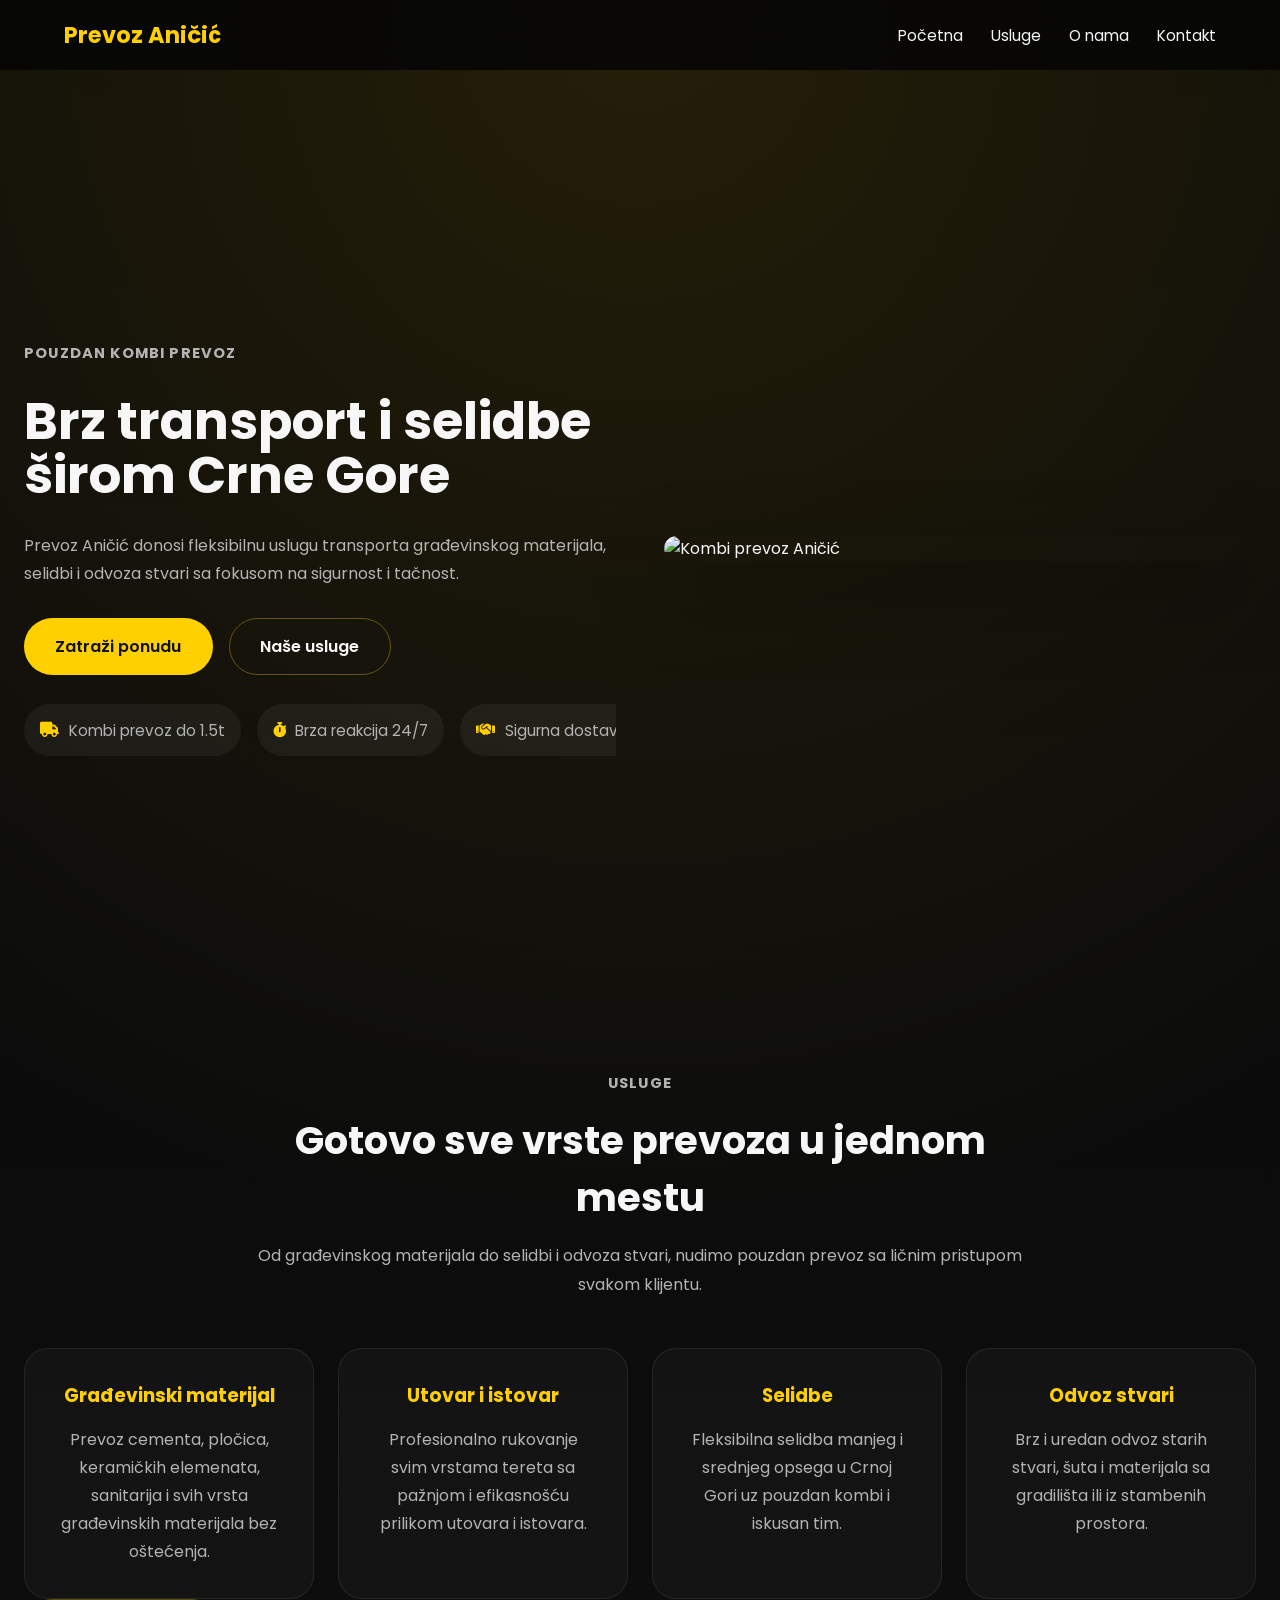
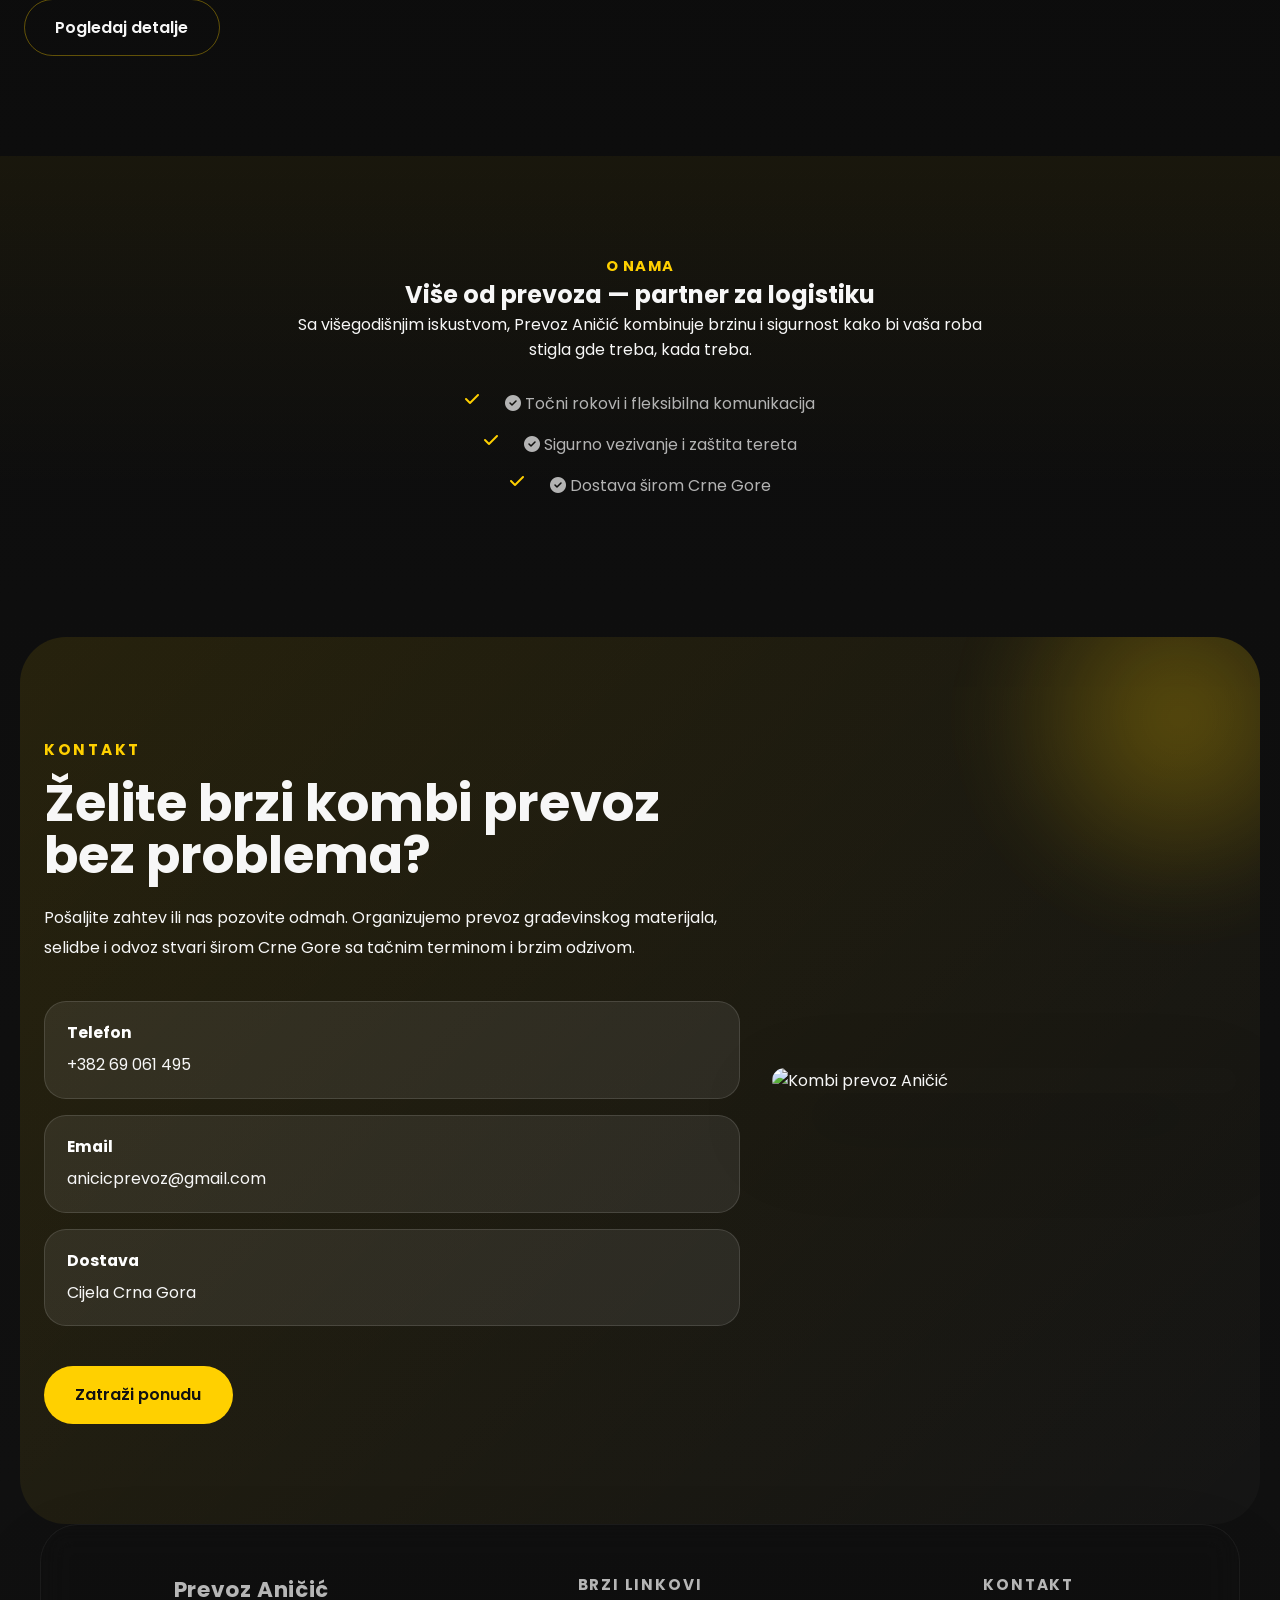
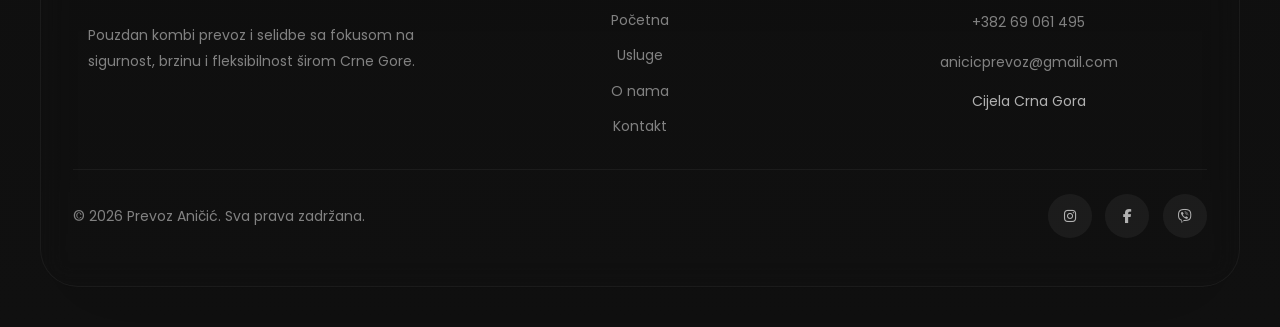
==== commit c11521b1: "Add files via upload" ====
--- a/index.html
+++ b/index.html
@@ -5,13 +5,11 @@
   <meta name="viewport" content="width=device-width, initial-scale=1.0">
   <title>Prevoz Aničić | Kombi prevoz i selidbe Crna Gora</title>
 
-
   <link rel="stylesheet" href="boljisajtkombi.css">
   <link rel="stylesheet" href="https://cdnjs.cloudflare.com/ajax/libs/font-awesome/6.4.0/css/all.min.css" />
   <link rel="preconnect" href="https://fonts.googleapis.com">
   <link rel="preconnect" href="https://fonts.gstatic.com" crossorigin>
   <link href="https://fonts.googleapis.com/css2?family=Poppins:wght@300;400;500;600;700&display=swap" rel="stylesheet">
-
 
   <meta name="google-site-verification" content="PkwJ_e1yOHtAFBykHkL2kxtMbCddt_Rvdjvp68oWKgU" />
   <meta name="description" content="Kombi prevoz Aničić u Crnoj Gori - brza i sigurna dostava građevinskog materijala, selidbe i odvoz stvari po pristupačnim cenama.">
@@ -22,7 +20,6 @@
   <meta property="og:type" content="website">
   <meta property="og:image" content="https://i.postimg.cc/cJ3x8gTc/kombi-slika-uredjena.jpg">
   <meta property="twitter:card" content="summary_large_image">
-
 
   <script type="application/ld+json">
   {
@@ -45,7 +42,6 @@
   }
   </script>
 
-
   <script async src="https://www.googletagmanager.com/gtag/js?id=G-PKRD90DQMT"></script>
   <script>
     window.dataLayer = window.dataLayer || [];
@@ -72,7 +68,6 @@
     </nav>
   </header>
 
-
   <main>
     <section class="hero">
       <div class="hero-copy">
@@ -84,7 +79,7 @@
           <a href="usluge.html" class="btn btn-secondary">Naše usluge</a>
         </div>
         <div class="hero-highlights">
-          <span><i class="fas fa-truck"></i> Kombi prevoz do 3t</span>
+          <span><i class="fas fa-truck"></i> Kombi prevoz do 1.5t</span>
           <span><i class="fas fa-stopwatch"></i> Brza reakcija 24/7</span>
           <span><i class="fas fa-handshake"></i> Sigurna dostava</span>
         </div>
@@ -93,7 +88,6 @@
         <img src="https://i.postimg.cc/cJ3x8gTc/kombi-slika-uredjena.jpg" alt="Kombi prevoz Aničić" loading="lazy">
       </div>
     </section>
-
 
     <section class="section section-services">
       <div class="section-header">
@@ -121,7 +115,6 @@
       </div>
       <a class="btn btn-secondary" href="usluge.html">Pogledaj detalje</a>
     </section>
-
 
     <section class="section section-about-preview">
       <div class="section-content">
@@ -138,14 +131,12 @@
       </div>
     </section>
 
-
     <section class="section contact-section">
       <div class="contact-shell">
         <div class="contact-intro">
           <span class="eyebrow">Kontakt</span>
           <h2>Želite brzi kombi prevoz bez problema?</h2>
           <p>Pošaljite zahtev ili nas pozovite odmah. Organizujemo prevoz građevinskog materijala, selidbe i odvoz stvari širom Crne Gore sa tačnim terminom i brzim odzivom.</p>
-
 
           <div class="contact-details">
             <div class="contact-detail">
@@ -158,24 +149,21 @@
             </div>
             <div class="contact-detail">
               <strong>Dostava</strong>
-              <span>Podgorica, Bar, Budva, Nikšić i cela Crna Gora</span>
+              <span>Cijela Crna Gora</span>
             </div>
           </div>
-
 
           <div class="contact-actions">
             <a class="btn btn-primary" href="kontakt.html">Zatraži ponudu</a>
           </div>
         </div>
 
-
         <div class="contact-visual">
           <img src="https://i.postimg.cc/cJ3x8gTc/kombi-slika-uredjena.jpg" alt="Kombi prevoz Aničić" loading="lazy">
         </div>
       </div>
     </section>
   </main>
-
 
   <footer class="site-footer">
     <div class="footer-grid">
@@ -196,7 +184,7 @@
         <h4>Kontakt</h4>
         <p><a href="tel:+38269061495">+382 69 061 495</a></p>
         <p><a href="mailto:anicicprevoz@gmail.com">anicicprevoz@gmail.com</a></p>
-        <p>Podgorica, Bar, Budva, Nikšić</p>
+        <p>Cijela Crna Gora</p>
       </div>
     </div>
     <div class="footer-bottom">
@@ -209,7 +197,6 @@
     </div>
   </footer>
 
-
   <script src="boljisajtkombi.js"></script>
 </body>
 </html>
